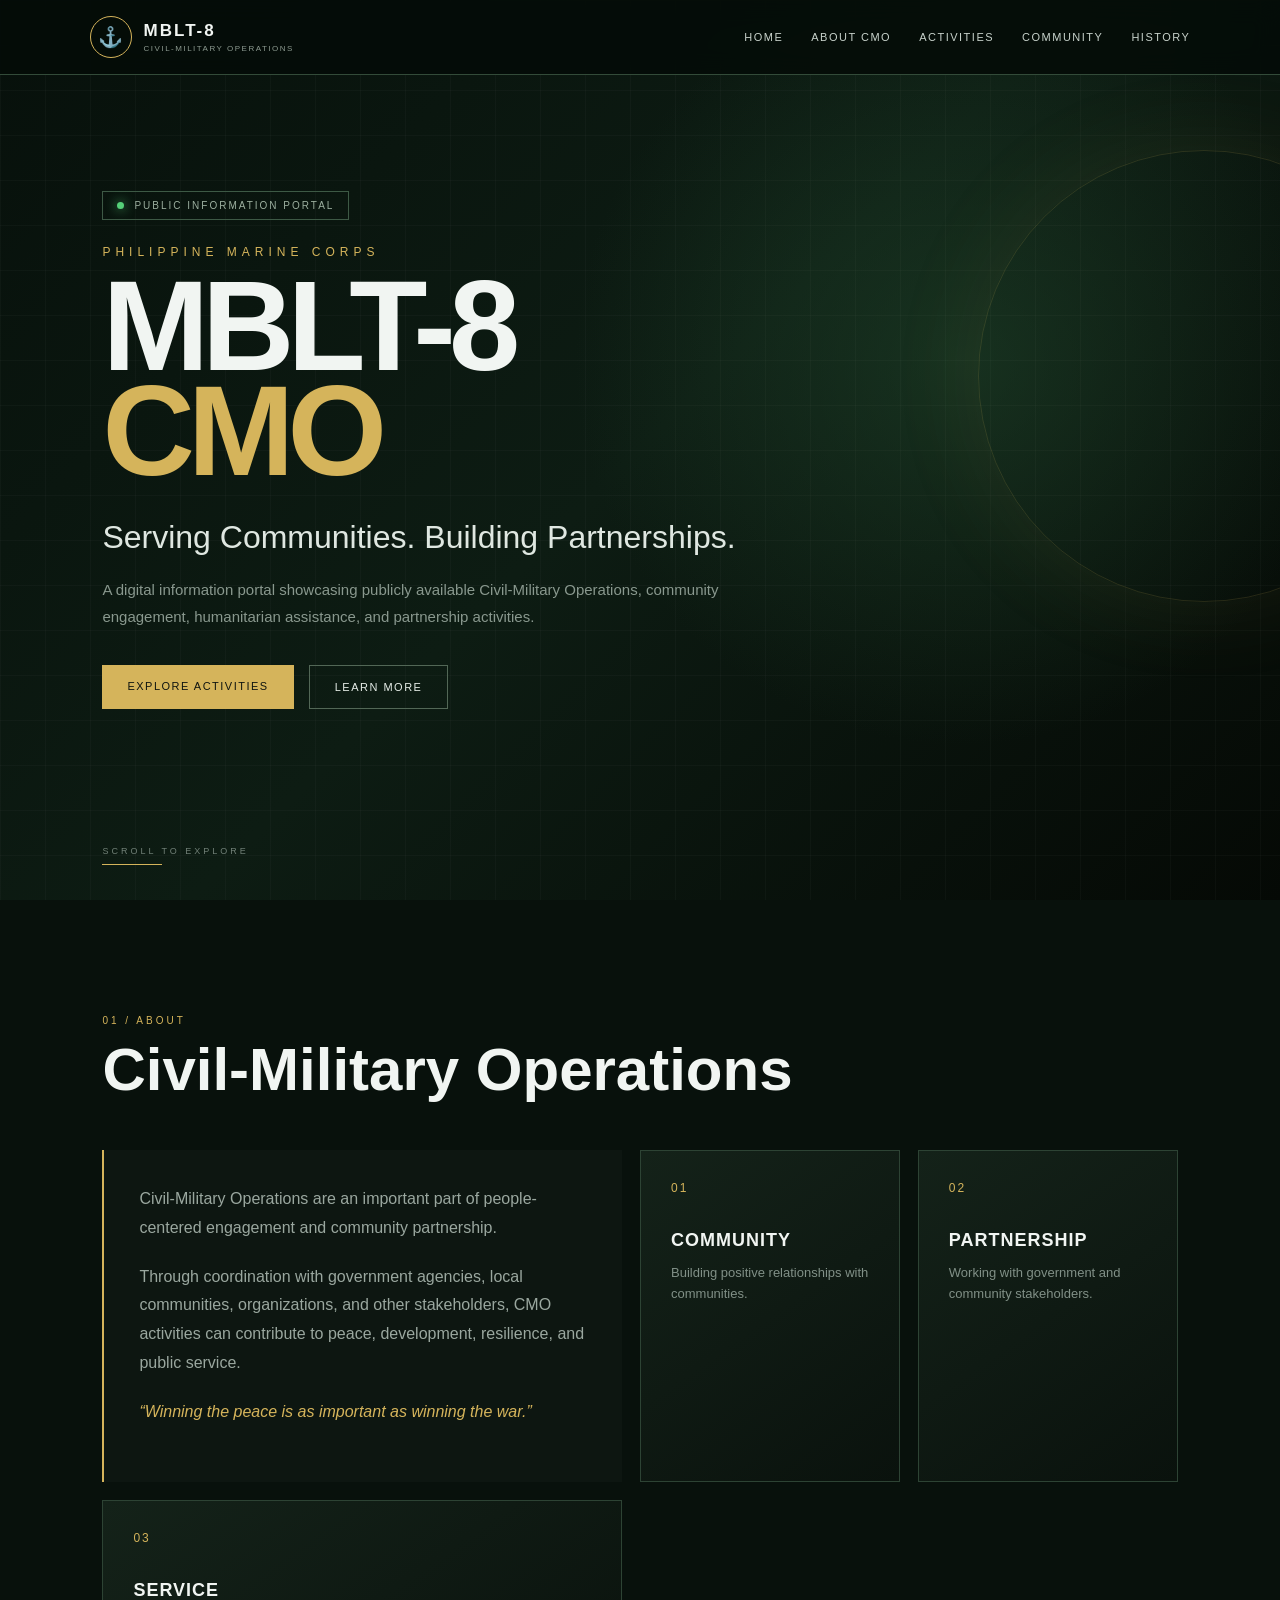
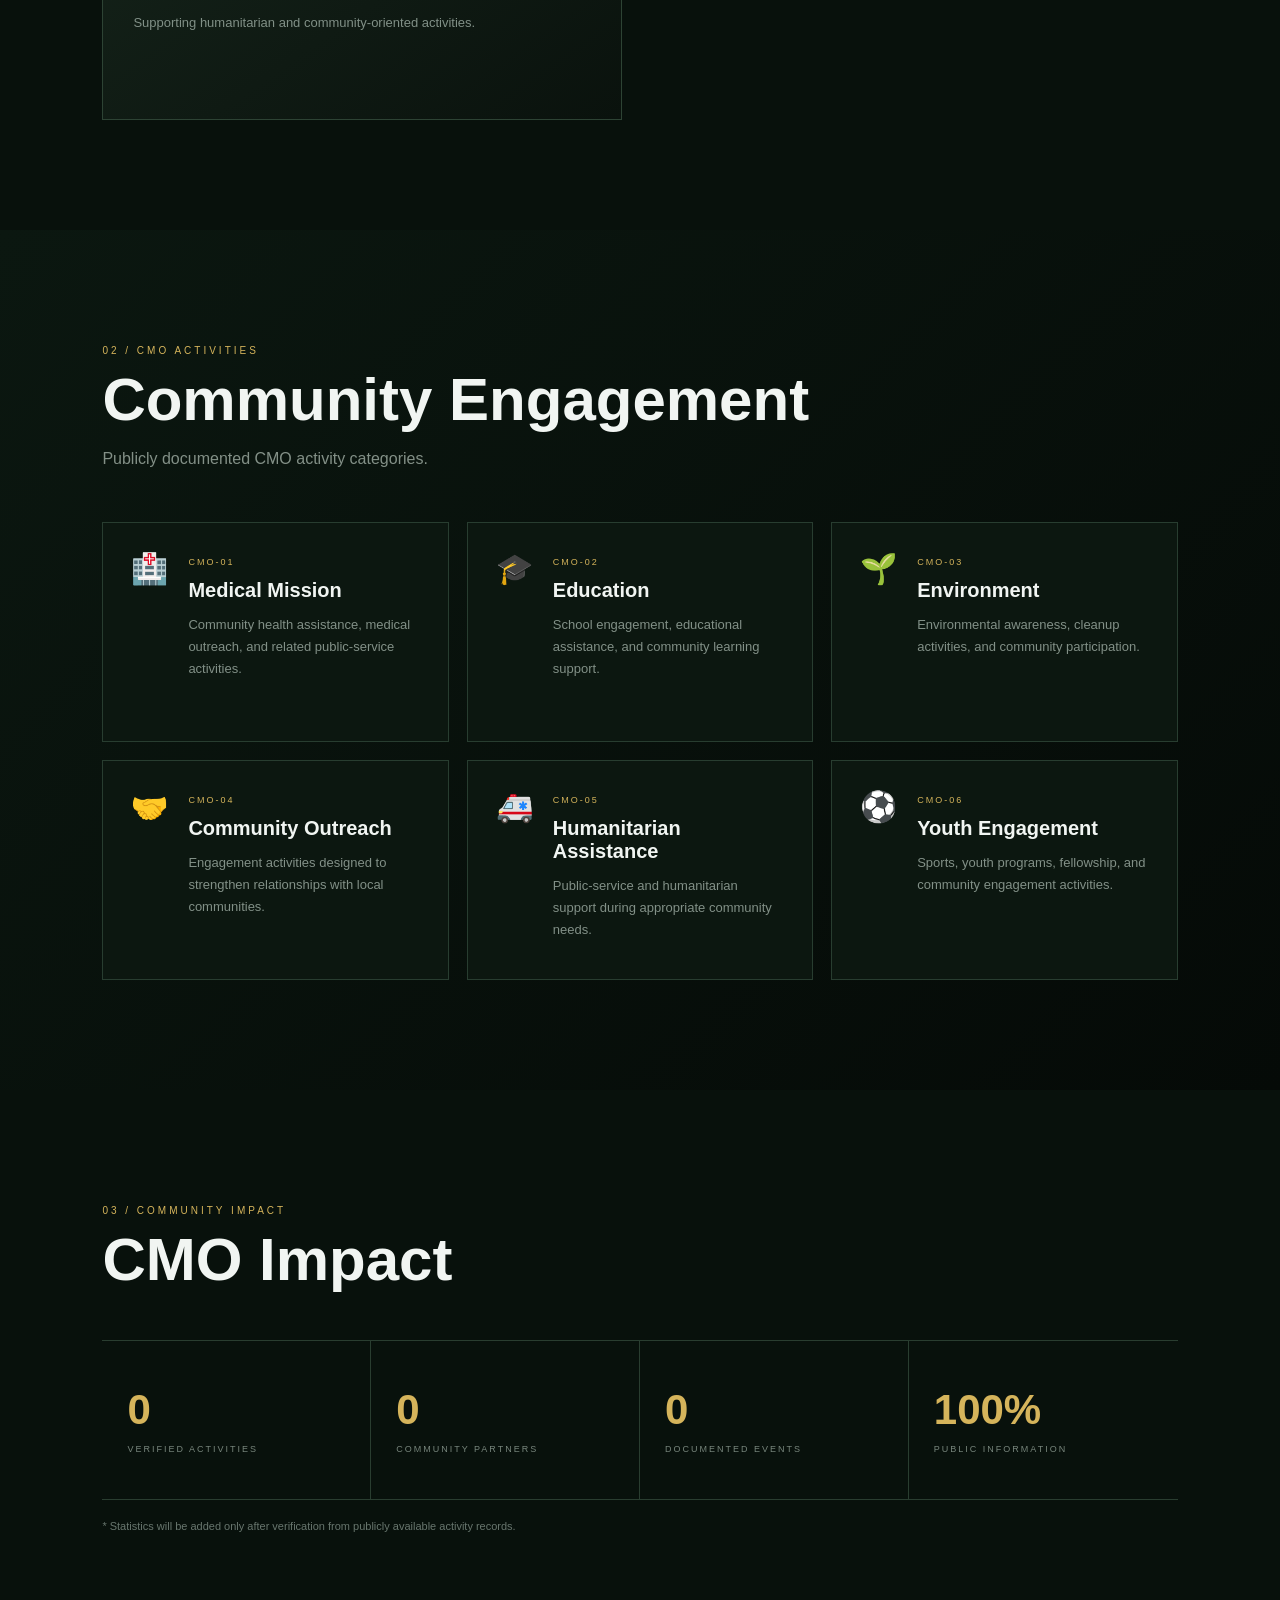
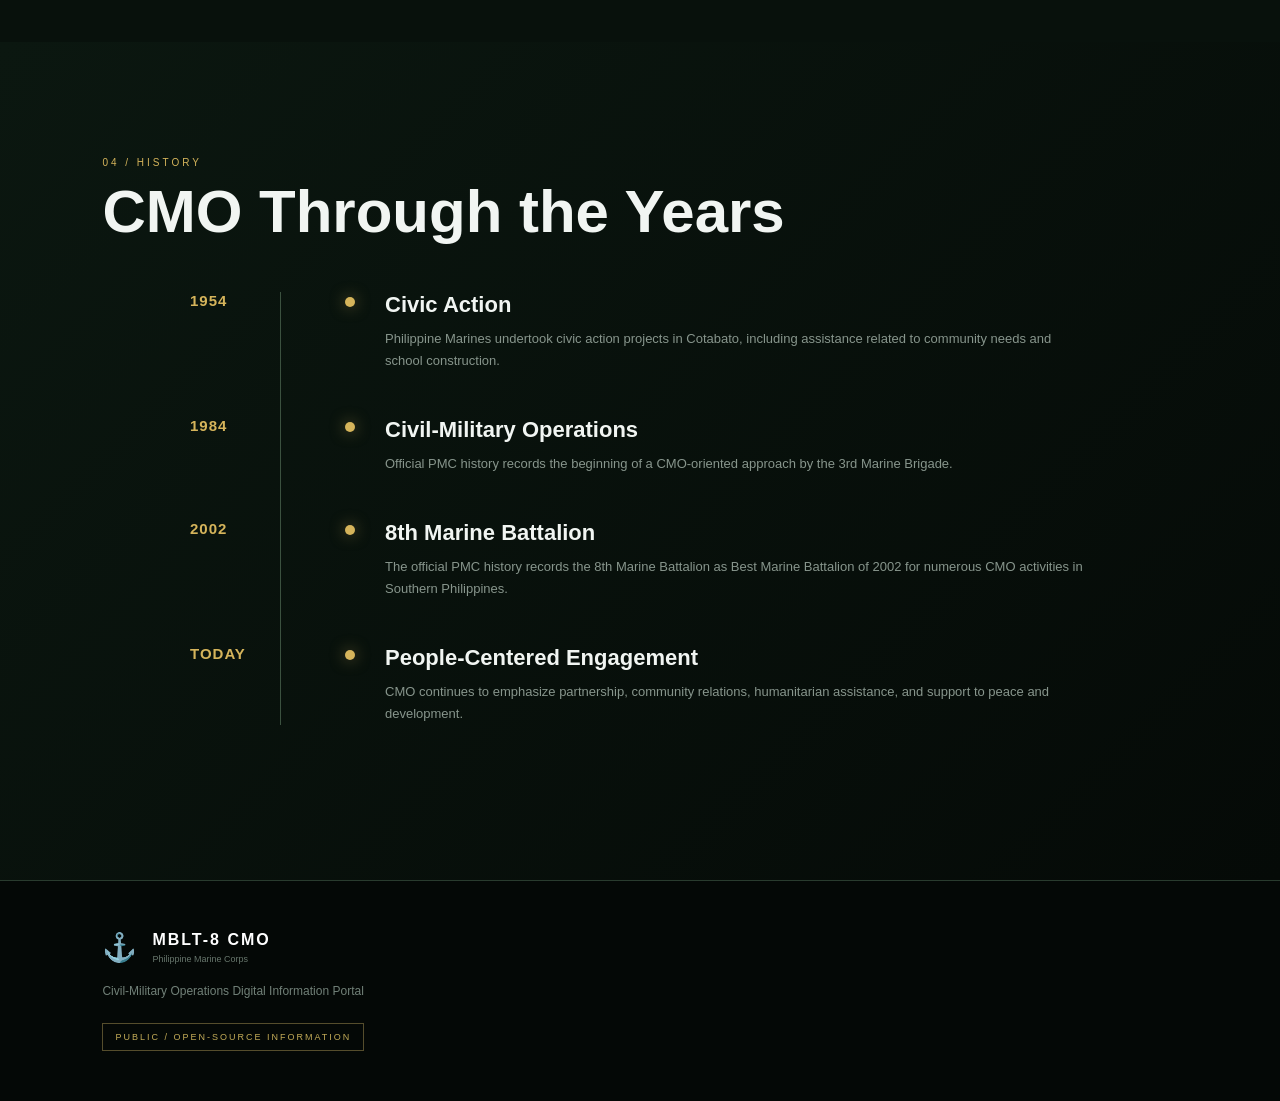
==== index.html @ b7e990cd "Commit 1" ====
<!DOCTYPE html>
<html lang="en">

<head>

    <meta charset="UTF-8">

    <meta name="viewport"
    content="width=device-width, initial-scale=1.0">

    <title>
        MBLT-8 | Civil-Military Operations
    </title>

    <link rel="stylesheet" href="css/style.css">

</head>


<body>


<!-- =========================
NAVIGATION
========================= -->

<nav class="navbar">

    <div class="brand">

        <div class="brand-icon">
            ⚓
        </div>

        <div>

            <strong>MBLT-8</strong>

            <small>
                CIVIL-MILITARY OPERATIONS
            </small>

        </div>

    </div>


    <div class="nav-links">

        <a href="#home">
            HOME
        </a>

        <a href="#about">
            ABOUT CMO
        </a>

        <a href="#activities">
            ACTIVITIES
        </a>

        <a href="#impact">
            COMMUNITY
        </a>

        <a href="#history">
            HISTORY
        </a>

    </div>

</nav>



<!-- =========================
HERO
========================= -->

<section id="home" class="hero">


    <div class="hero-overlay"></div>


    <div class="hero-content">

        <div class="status">

            <span></span>

            PUBLIC INFORMATION PORTAL

        </div>


        <p class="eyebrow">

            PHILIPPINE MARINE CORPS

        </p>


        <h1>

            MBLT-8

            <span>
                CMO
            </span>

        </h1>


        <h2>

            Serving Communities.
            Building Partnerships.

        </h2>


        <p class="hero-description">

            A digital information portal showcasing
            publicly available Civil-Military Operations,
            community engagement, humanitarian assistance,
            and partnership activities.

        </p>


        <div class="hero-buttons">

            <a href="#activities"
            class="btn primary">

                EXPLORE ACTIVITIES

            </a>


            <a href="#about"
            class="btn secondary">

                LEARN MORE

            </a>

        </div>

    </div>


    <div class="scroll-indicator">

        SCROLL TO EXPLORE

        <div></div>

    </div>


</section>



<!-- =========================
    INTRODUCTION
========================= -->

<section id="about"
        class="section">


    <div class="section-heading">

        <span>
            01 / ABOUT
        </span>

        <h2>
            Civil-Military
            Operations
        </h2>

    </div>


    <div class="about-grid">


        <div class="about-text">

            <p>

                Civil-Military Operations are an important
                part of people-centered engagement and
                community partnership.

            </p>


            <p>

                Through coordination with government
                agencies, local communities, organizations,
                and other stakeholders, CMO activities can
                contribute to peace, development,
                resilience, and public service.

            </p>


            <p class="quote">

                “Winning the peace is as important
                as winning the war.”

            </p>

        </div>


        <div class="info-card">

            <div class="card-number">
                01
            </div>

            <h3>
                COMMUNITY
            </h3>

            <p>
                Building positive relationships
                with communities.
            </p>

        </div>


        <div class="info-card">

            <div class="card-number">
                02
            </div>

            <h3>
                PARTNERSHIP
            </h3>

            <p>
                Working with government and
                community stakeholders.
            </p>

        </div>


        <div class="info-card">

            <div class="card-number">
                03
            </div>

            <h3>
                SERVICE
            </h3>

            <p>
                Supporting humanitarian and
                community-oriented activities.
            </p>

        </div>


    </div>

</section>



<!-- =========================
     ACTIVITIES
========================= -->

<section id="activities"
         class="section dark-section">


    <div class="section-heading">

        <span>
            02 / CMO ACTIVITIES
        </span>

        <h2>
            Community Engagement
        </h2>

        <p>

            Publicly documented CMO activity categories.

        </p>

    </div>


    <div class="activity-grid">


        <article class="activity-card">

            <div class="activity-icon">
                🏥
            </div>

            <div>

                <span>
                    CMO-01
                </span>

                <h3>
                    Medical Mission
                </h3>

                <p>

                    Community health assistance,
                    medical outreach, and
                    related public-service activities.

                </p>

            </div>

        </article>



        <article class="activity-card">

            <div class="activity-icon">
                🎓
            </div>

            <div>

                <span>
                    CMO-02
                </span>

                <h3>
                    Education
                </h3>

                <p>

                    School engagement,
                    educational assistance,
                    and community learning support.

                </p>

            </div>

        </article>



        <article class="activity-card">

            <div class="activity-icon">
                🌱
            </div>

            <div>

                <span>
                    CMO-03
                </span>

                <h3>
                    Environment
                </h3>

                <p>

                    Environmental awareness,
                    cleanup activities, and
                    community participation.

                </p>

            </div>

        </article>



        <article class="activity-card">

            <div class="activity-icon">
                🤝
            </div>

            <div>

                <span>
                    CMO-04
                </span>

                <h3>
                    Community Outreach
                </h3>

                <p>

                    Engagement activities designed
                    to strengthen relationships
                    with local communities.

                </p>

            </div>

        </article>



        <article class="activity-card">

            <div class="activity-icon">
                🚑
            </div>

            <div>

                <span>
                    CMO-05
                </span>

                <h3>
                    Humanitarian Assistance
                </h3>

                <p>

                    Public-service and humanitarian
                    support during appropriate
                    community needs.

                </p>

            </div>

        </article>



        <article class="activity-card">

            <div class="activity-icon">
                ⚽
            </div>

            <div>

                <span>
                    CMO-06
                </span>

                <h3>
                    Youth Engagement
                </h3>

                <p>

                    Sports, youth programs,
                    fellowship, and community
                    engagement activities.

                </p>

            </div>

        </article>


    </div>

</section>



<!-- =========================
     IMPACT
========================= -->

<section id="impact"
         class="section">


    <div class="section-heading">

        <span>
            03 / COMMUNITY IMPACT
        </span>

        <h2>
            CMO Impact
        </h2>

    </div>


    <div class="stats-grid">


        <div class="stat">

            <strong
                data-number="0">
                0
            </strong>

            <span>
                VERIFIED ACTIVITIES
            </span>

        </div>


        <div class="stat">

            <strong
                data-number="0">
                0
            </strong>

            <span>
                COMMUNITY PARTNERS
            </span>

        </div>


        <div class="stat">

            <strong
                data-number="0">
                0
            </strong>

            <span>
                DOCUMENTED EVENTS
            </span>

        </div>


        <div class="stat">

            <strong>
                100%
            </strong>

            <span>
                PUBLIC INFORMATION
            </span>

        </div>


    </div>


    <p class="data-note">

        * Statistics will be added only after
        verification from publicly available
        activity records.

    </p>

</section>



<!-- =========================
     HISTORY
========================= -->

<section id="history"
         class="section dark-section">


    <div class="section-heading">

        <span>
            04 / HISTORY
        </span>

        <h2>
            CMO Through the Years
        </h2>

    </div>


    <div class="timeline">


        <div class="timeline-item">

            <div class="year">
                1954
            </div>

            <div class="timeline-content">

                <h3>
                    Civic Action
                </h3>

                <p>

                    Philippine Marines undertook
                    civic action projects in Cotabato,
                    including assistance related to
                    community needs and school
                    construction.

                </p>

            </div>

        </div>



        <div class="timeline-item">

            <div class="year">
                1984
            </div>

            <div class="timeline-content">

                <h3>
                    Civil-Military Operations
                </h3>

                <p>

                    Official PMC history records the
                    beginning of a CMO-oriented approach
                    by the 3rd Marine Brigade.

                </p>

            </div>

        </div>



        <div class="timeline-item">

            <div class="year">
                2002
            </div>

            <div class="timeline-content">

                <h3>
                    8th Marine Battalion
                </h3>

                <p>

                    The official PMC history records
                    the 8th Marine Battalion as
                    Best Marine Battalion of 2002
                    for numerous CMO activities
                    in Southern Philippines.

                </p>

            </div>

        </div>



        <div class="timeline-item">

            <div class="year">
                TODAY
            </div>

            <div class="timeline-content">

                <h3>
                    People-Centered Engagement
                </h3>

                <p>

                    CMO continues to emphasize
                    partnership, community relations,
                    humanitarian assistance,
                    and support to peace and development.

                </p>

            </div>

        </div>


    </div>

</section>



<!-- =========================
     FOOTER
========================= -->

<footer>


    <div class="footer-brand">

        ⚓

        <div>

            <strong>
                MBLT-8 CMO
            </strong>

            <small>
                Philippine Marine Corps
            </small>

        </div>

    </div>


    <p>

        Civil-Military Operations
        Digital Information Portal

    </p>


    <div class="classification">

        PUBLIC / OPEN-SOURCE INFORMATION

    </div>


</footer>



<script src="js/main.js"></script>


</body>

</html>
---- css/style.css ----
* {
    margin: 0;
    padding: 0;
    box-sizing: border-box;
}

html {
    scroll-behavior: smooth;
}

body {
    font-family: Arial, Helvetica, sans-serif;
    background: #07100b;
    color: #f1f5f2;
}


/* =========================
   NAVBAR
========================= */

.navbar {
    position: fixed;
    top: 0;
    left: 0;

    width: 100%;
    height: 75px;

    display: flex;
    align-items: center;
    justify-content: space-between;

    padding: 0 7%;

    background: rgba(5, 12, 8, 0.92);

    border-bottom: 1px solid #334b39;

    backdrop-filter: blur(12px);

    z-index: 1000;
}


/* BRAND */

.brand {
    display: flex;
    align-items: center;
    gap: 12px;
}

.brand-icon {
    width: 42px;
    height: 42px;

    display: flex;
    align-items: center;
    justify-content: center;

    border: 1px solid #d5b45b;
    border-radius: 50%;

    color: #d5b45b;

    font-size: 20px;
}

.brand strong {
    display: block;

    font-size: 17px;

    letter-spacing: 2px;
}

.brand small {
    display: block;

    margin-top: 3px;

    font-size: 8px;

    color: #8d9b91;

    letter-spacing: 1.5px;
}


/* NAV LINKS */

.nav-links {
    display: flex;
    gap: 28px;
}

.nav-links a {
    color: #c8d2cb;

    text-decoration: none;

    font-size: 11px;

    letter-spacing: 1.5px;

    transition: 0.3s;
}

.nav-links a:hover {
    color: #d5b45b;
}


/* =========================
   HERO
========================= */

.hero {
    min-height: 100vh;

    position: relative;

    display: flex;

    align-items: center;

    padding: 120px 8%;

    overflow: hidden;

    background:

        radial-gradient(
            circle at 75% 40%,
            rgba(35, 75, 47, 0.5),
            transparent 35%
        ),

        linear-gradient(
            135deg,
            #07100b,
            #0d1c13,
            #050905
        );
}


/* GRID EFFECT */

.hero::before {
    content: "";

    position: absolute;

    inset: 0;

    background-image:

        linear-gradient(
            rgba(255,255,255,0.025) 1px,
            transparent 1px
        ),

        linear-gradient(
            90deg,
            rgba(255,255,255,0.025) 1px,
            transparent 1px
        );

    background-size: 45px 45px;

    pointer-events: none;
}


/* GLOW */

.hero::after {
    content: "";

    position: absolute;

    width: 450px;
    height: 450px;

    right: -150px;
    top: 150px;

    border-radius: 50%;

    border: 1px solid rgba(213,180,91,0.15);

    box-shadow:
        0 0 100px rgba(213,180,91,0.08);

    animation: pulse 4s infinite;
}

@keyframes pulse {

    0%, 100% {
        transform: scale(1);
        opacity: .5;
    }

    50% {
        transform: scale(1.08);
        opacity: 1;
    }

}


/* HERO CONTENT */

.hero-content {
    position: relative;

    max-width: 900px;

    z-index: 2;
}


/* STATUS */

.status {
    display: inline-flex;

    align-items: center;

    gap: 10px;

    padding: 8px 14px;

    border: 1px solid #3d5945;

    color: #9caf9f;

    font-size: 10px;

    letter-spacing: 2px;

    margin-bottom: 25px;
}

.status span {

    width: 7px;
    height: 7px;

    border-radius: 50%;

    background: #55cf78;

    box-shadow:
        0 0 12px #55cf78;

}


/* EYEBROW */

.eyebrow {

    color: #d5b45b;

    font-size: 12px;

    letter-spacing: 5px;

    margin-bottom: 15px;
}


/* TITLE */

.hero h1 {

    font-size: clamp(
        70px,
        10vw,
        150px
    );

    line-height: .82;

    letter-spacing: -7px;

    font-weight: 800;
}

.hero h1 span {

    display: block;

    color: #d5b45b;
}


/* SUBTITLE */

.hero h2 {

    margin-top: 35px;

    font-size: clamp(
        20px,
        3vw,
        32px
    );

    font-weight: 400;

    color: #dfe7e1;
}


/* DESCRIPTION */

.hero-description {

    max-width: 650px;

    margin-top: 20px;

    color: #89988e;

    line-height: 1.8;

    font-size: 15px;
}


/* BUTTONS */

.hero-buttons {

    display: flex;

    gap: 15px;

    margin-top: 35px;
}

.btn {

    display: inline-block;

    padding: 15px 25px;

    text-decoration: none;

    font-size: 11px;

    letter-spacing: 1.5px;

    transition: .3s;
}

.btn.primary {

    background: #d5b45b;

    color: #101510;
}

.btn.secondary {

    border: 1px solid #526756;

    color: #e5ece7;
}

.btn:hover {

    transform: translateY(-4px);

    box-shadow:
        0 15px 35px rgba(0,0,0,.35);
}


/* SCROLL */

.scroll-indicator {

    position: absolute;

    bottom: 35px;
    left: 8%;

    font-size: 9px;

    letter-spacing: 3px;

    color: #718077;
}

.scroll-indicator div {

    width: 60px;

    height: 1px;

    margin-top: 8px;

    background: #d5b45b;
}


/* =========================
   GENERAL SECTION
========================= */

.section {

    padding: 110px 8%;

    background: #08110c;
}

.dark-section {

    background:
        linear-gradient(
            135deg,
            #0b1710,
            #050a07
        );
}


/* SECTION HEADING */

.section-heading {

    max-width: 750px;

    margin-bottom: 50px;
}

.section-heading span {

    color: #d5b45b;

    font-size: 10px;

    letter-spacing: 3px;
}

.section-heading h2 {

    margin-top: 12px;

    font-size: clamp(
        35px,
        5vw,
        60px
    );

    line-height: 1;
}

.section-heading p {

    margin-top: 15px;

    color: #839087;

    line-height: 1.7;
}


/* =========================
   ABOUT
========================= */

.about-grid {

    display: grid;

    grid-template-columns:
        2fr 1fr 1fr;

    gap: 18px;
}

.about-text {

    padding: 35px;

    border-left:
        2px solid #d5b45b;

    background:
        rgba(255,255,255,.02);
}

.about-text p {

    color: #9aa79f;

    line-height: 1.8;

    margin-bottom: 20px;
}

.about-text .quote {

    color: #d5b45b;

    font-style: italic;
}


/* INFO CARDS */

.info-card {

    padding: 30px;

    min-height: 220px;

    background:
        linear-gradient(
            145deg,
            #142219,
            #0a120d
        );

    border: 1px solid #2d4334;

    transition: .3s;
}

.info-card:hover {

    transform: translateY(-8px);

    border-color: #d5b45b;
}

.card-number {

    color: #d5b45b;

    font-size: 12px;

    letter-spacing: 2px;

    margin-bottom: 35px;
}

.info-card h3 {

    font-size: 18px;

    letter-spacing: 1px;

    margin-bottom: 12px;
}

.info-card p {

    color: #819087;

    font-size: 13px;

    line-height: 1.6;
}


/* =========================
   ACTIVITIES
========================= */

.activity-grid {

    display: grid;

    grid-template-columns:
        repeat(3, 1fr);

    gap: 18px;
}

.activity-card {

    display: flex;

    gap: 20px;

    padding: 28px;

    min-height: 220px;

    background: #0c1710;

    border: 1px solid #283d30;

    transition: .3s;
}

.activity-card:hover {

    transform: translateY(-6px);

    border-color: #d5b45b;
}

.activity-icon {

    font-size: 30px;
}

.activity-card span {

    color: #d5b45b;

    font-size: 9px;

    letter-spacing: 2px;
}

.activity-card h3 {

    margin-top: 10px;

    font-size: 20px;
}

.activity-card p {

    margin-top: 12px;

    color: #829087;

    font-size: 13px;

    line-height: 1.7;
}


/* =========================
   STATISTICS
========================= */

.stats-grid {

    display: grid;

    grid-template-columns:
        repeat(4, 1fr);

    border-top:
        1px solid #293d30;

    border-bottom:
        1px solid #293d30;
}

.stat {

    padding: 45px 25px;

    border-right:
        1px solid #293d30;
}

.stat:last-child {

    border-right: none;
}

.stat strong {

    display: block;

    color: #d5b45b;

    font-size: 42px;
}

.stat span {

    display: block;

    margin-top: 10px;

    color: #78867d;

    font-size: 9px;

    letter-spacing: 2px;
}

.data-note {

    margin-top: 20px;

    color: #68766e;

    font-size: 11px;
}


/* =========================
   TIMELINE
========================= */

.timeline {

    position: relative;

    max-width: 900px;

    margin: auto;
}

.timeline::before {

    content: "";

    position: absolute;

    left: 90px;

    top: 0;

    bottom: 0;

    width: 1px;

    background: #3b513f;
}

.timeline-item {

    display: grid;

    grid-template-columns:
        160px 1fr;

    margin-bottom: 45px;
}

.year {

    color: #d5b45b;

    font-size: 15px;

    font-weight: bold;

    letter-spacing: 1px;
}

.timeline-content {

    padding-left: 35px;

    position: relative;
}

.timeline-content::before {

    content: "";

    position: absolute;

    left: -5px;

    top: 5px;

    width: 10px;

    height: 10px;

    border-radius: 50%;

    background: #d5b45b;

    box-shadow:
        0 0 15px rgba(213,180,91,.5);
}

.timeline-content h3 {

    font-size: 22px;

    margin-bottom: 10px;
}

.timeline-content p {

    color: #87958c;

    line-height: 1.7;

    font-size: 13px;
}


/* =========================
   FOOTER
========================= */

footer {

    padding: 50px 8%;

    background: #040806;

    border-top:
        1px solid #293b2e;
}

.footer-brand {

    display: flex;

    align-items: center;

    gap: 15px;

    color: #d5b45b;

    font-size: 28px;
}

.footer-brand strong {

    display: block;

    color: white;

    font-size: 16px;

    letter-spacing: 2px;
}

.footer-brand small {

    display: block;

    color: #68776d;

    font-size: 9px;

    margin-top: 5px;
}

footer > p {

    margin-top: 20px;

    color: #718078;

    font-size: 12px;
}

.classification {

    display: inline-block;

    margin-top: 25px;

    padding: 8px 12px;

    border: 1px solid #554d2c;

    color: #c4ac58;

    font-size: 9px;

    letter-spacing: 2px;
}


/* =========================
   RESPONSIVE
========================= */

@media(max-width: 1000px) {

    .about-grid {

        grid-template-columns:
            1fr 1fr;

    }

    .about-text {

        grid-column:
            span 2;

    }

    .activity-grid {

        grid-template-columns:
            1fr 1fr;

    }

    .stats-grid {

        grid-template-columns:
            1fr 1fr;

    }

}


@media(max-width: 700px) {

    .navbar {

        padding:
            0 5%;

    }

    .nav-links {

        display: none;

    }

    .hero {

        padding:
            120px 6%;

    }

    .hero h1 {

        font-size: 70px;

        letter-spacing: -4px;

    }

    .hero-buttons {

        flex-direction: column;

        align-items:
            flex-start;

    }

    .section {

        padding:
            80px 6%;

    }

    .about-grid,
    .activity-grid,
    .stats-grid {

        grid-template-columns:
            1fr;

    }

    .about-text {

        grid-column:
            span 1;

    }

    .stat {

        border-right: none;

        border-bottom:
            1px solid #293d30;

    }

    .timeline::before {

        left: 0;

    }

    .timeline-item {

        grid-template-columns:
            1fr;

        padding-left: 25px;

    }

    .timeline-content {

        margin-top: 10px;

        padding-left: 25px;

    }

}
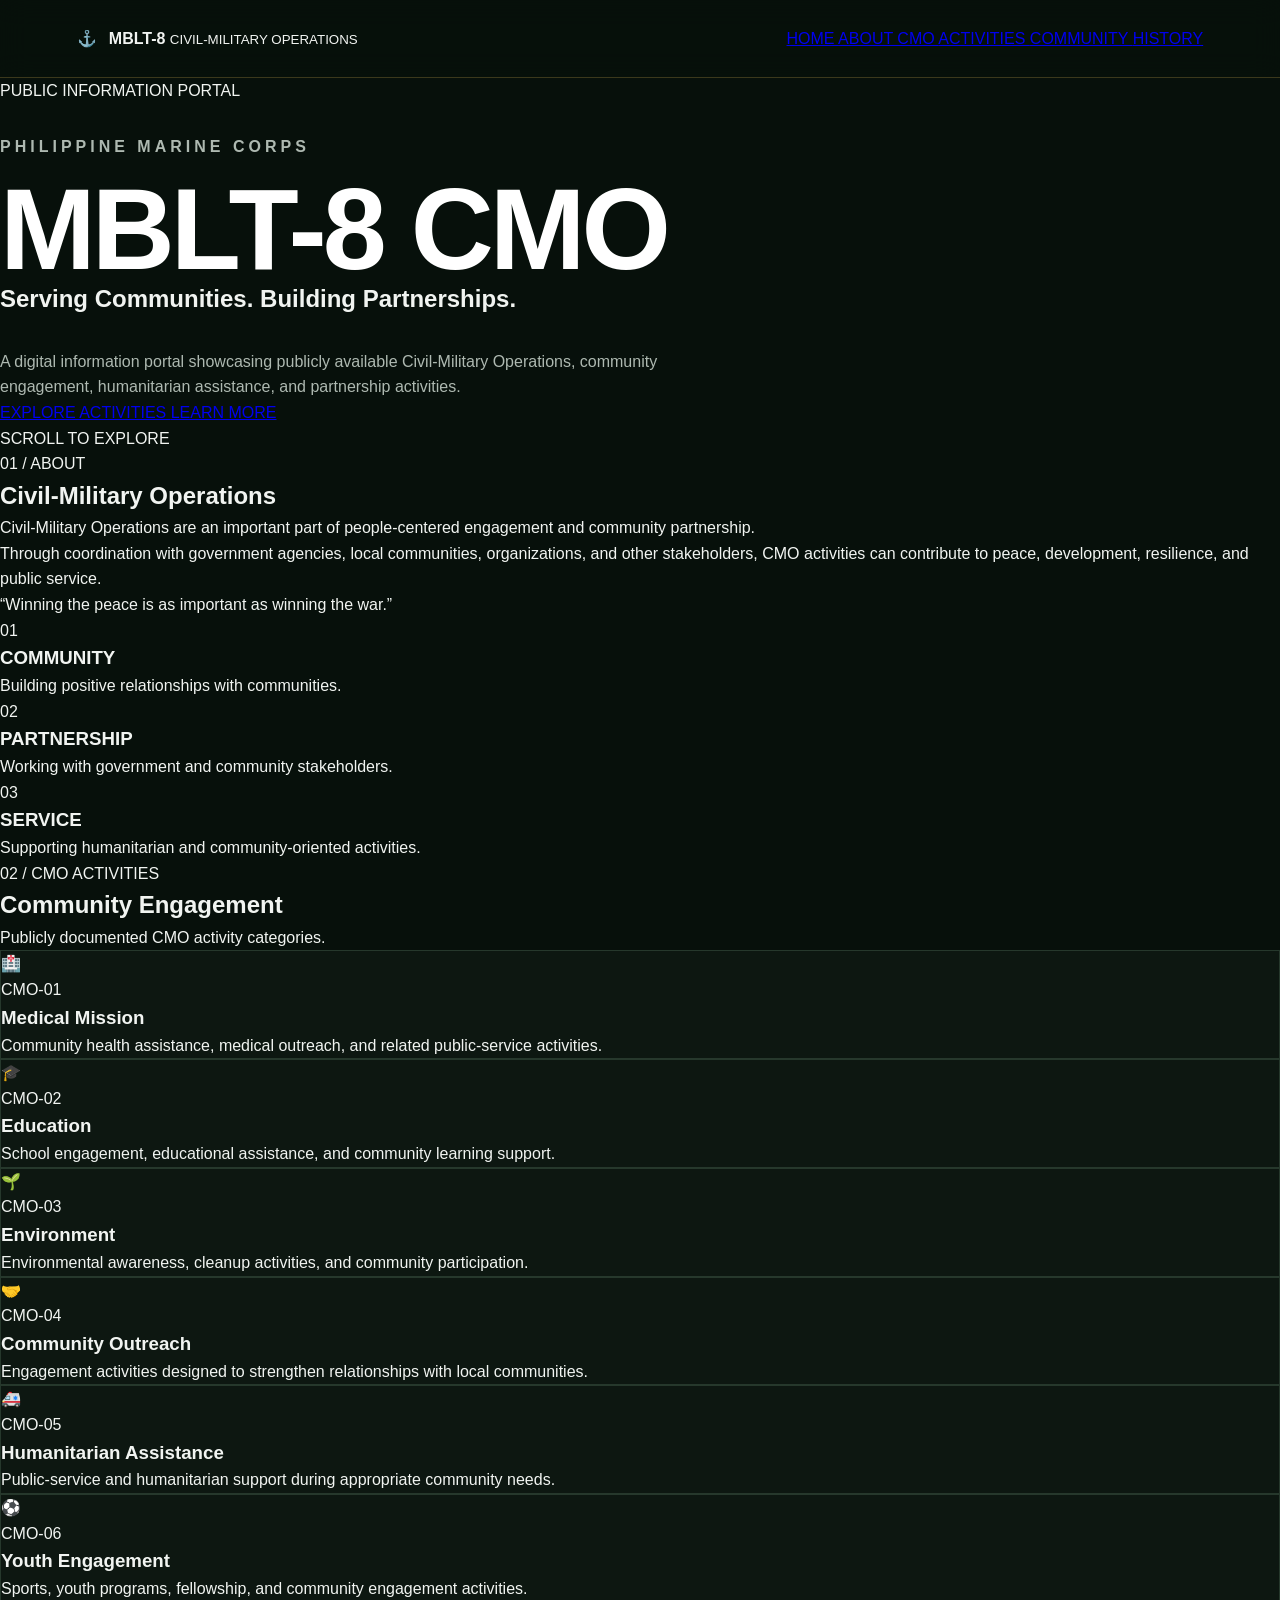
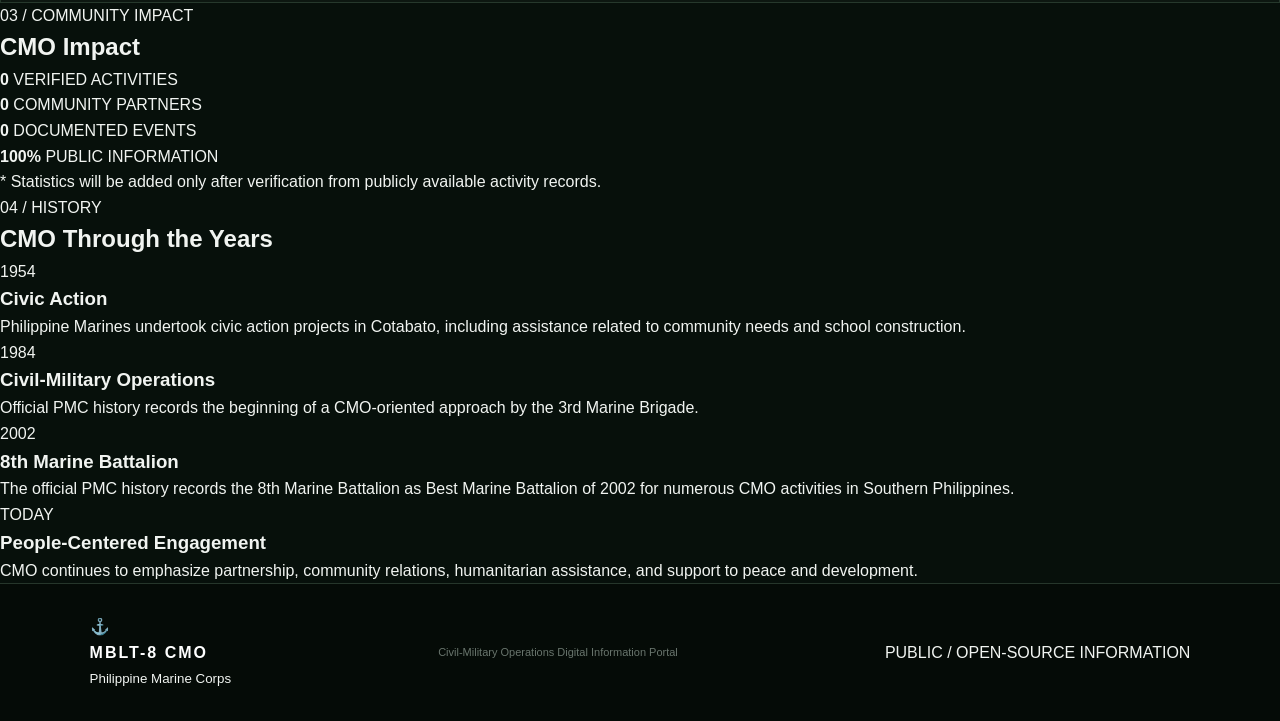
==== commit bbbc6cba: "commit 2" ====
--- a/index.html
+++ b/index.html
@@ -6,7 +6,7 @@
     <meta charset="UTF-8">
 
     <meta name="viewport"
-    content="width=device-width, initial-scale=1.0">
+          content="width=device-width, initial-scale=1.0">
 
     <title>
         MBLT-8 | Civil-Military Operations
@@ -21,7 +21,7 @@
 
 
 <!-- =========================
-NAVIGATION
+     NAVIGATION
 ========================= -->
 
 <nav class="navbar">
@@ -74,7 +74,7 @@
 
 
 <!-- =========================
-HERO
+     HERO
 ========================= -->
 
 <section id="home" class="hero">
@@ -133,7 +133,7 @@
         <div class="hero-buttons">
 
             <a href="#activities"
-            class="btn primary">
+               class="btn primary">
 
                 EXPLORE ACTIVITIES
 
@@ -141,7 +141,7 @@
 
 
             <a href="#about"
-            class="btn secondary">
+               class="btn secondary">
 
                 LEARN MORE
 
@@ -166,11 +166,11 @@
 
 
 <!-- =========================
-    INTRODUCTION
+     INTRODUCTION
 ========================= -->
 
 <section id="about"
-        class="section">
+         class="section">
 
 
     <div class="section-heading">
--- a/css/style.css
+++ b/css/style.css
@@ -1,3 +1,8 @@
+/* =========================================
+   MBLT-8 CMO DIGITAL PORTAL
+   ACTIVITIES PAGE
+   ========================================= */
+
 * {
     margin: 0;
     padding: 0;
@@ -11,39 +16,33 @@
 body {
     font-family: Arial, Helvetica, sans-serif;
     background: #07100b;
-    color: #f1f5f2;
-}
-
-
-/* =========================
-   NAVBAR
-========================= */
+    color: #f1f4f1;
+    line-height: 1.6;
+}
+
+
+/* =========================================
+   NAVIGATION
+   ========================================= */
 
 .navbar {
-    position: fixed;
+    position: sticky;
     top: 0;
-    left: 0;
-
-    width: 100%;
-    height: 75px;
+    z-index: 1000;
+
+    min-height: 78px;
+    padding: 14px 6%;
 
     display: flex;
     align-items: center;
     justify-content: space-between;
-
-    padding: 0 7%;
-
-    background: rgba(5, 12, 8, 0.92);
-
-    border-bottom: 1px solid #334b39;
-
-    backdrop-filter: blur(12px);
-
-    z-index: 1000;
-}
-
-
-/* BRAND */
+    gap: 30px;
+
+    background: rgba(7, 16, 11, 0.94);
+    border-bottom: 1px solid rgba(214, 178, 79, 0.25);
+
+    backdrop-filter: blur(14px);
+}
 
 .brand {
     display: flex;
@@ -51,132 +50,144 @@
     gap: 12px;
 }
 
-.brand-icon {
-    width: 42px;
-    height: 42px;
+.brand-logo {
+    width: 44px;
+    height: 44px;
 
     display: flex;
     align-items: center;
     justify-content: center;
 
-    border: 1px solid #d5b45b;
-    border-radius: 50%;
-
-    color: #d5b45b;
-
-    font-size: 20px;
-}
-
-.brand strong {
+    border: 1px solid #d6b24f;
+    color: #d6b24f;
+
+    font-size: 22px;
+}
+
+.brand h2 {
+    color: #ffffff;
+    font-size: 18px;
+    letter-spacing: 2px;
+}
+
+.brand span {
     display: block;
-
-    font-size: 17px;
-
-    letter-spacing: 2px;
-}
-
-.brand small {
-    display: block;
-
-    margin-top: 3px;
-
-    font-size: 8px;
-
-    color: #8d9b91;
-
+    color: #89968d;
+    font-size: 9px;
     letter-spacing: 1.5px;
 }
 
-
-/* NAV LINKS */
-
-.nav-links {
+.navbar nav {
     display: flex;
-    gap: 28px;
-}
-
-.nav-links a {
-    color: #c8d2cb;
-
+    align-items: center;
+    gap: 8px;
+}
+
+.navbar nav a {
+    position: relative;
+
+    padding: 10px 14px;
+
+    color: #b8c2ba;
     text-decoration: none;
 
     font-size: 11px;
-
+    font-weight: bold;
     letter-spacing: 1.5px;
 
-    transition: 0.3s;
-}
-
-.nav-links a:hover {
-    color: #d5b45b;
-}
-
-
-/* =========================
+    transition: 0.3s ease;
+}
+
+.navbar nav a::after {
+    content: "";
+
+    position: absolute;
+    left: 14px;
+    right: 14px;
+    bottom: 4px;
+
+    height: 2px;
+
+    background: #d6b24f;
+
+    transform: scaleX(0);
+    transform-origin: center;
+
+    transition: 0.3s ease;
+}
+
+.navbar nav a:hover,
+.navbar nav a.active {
+    color: #ffffff;
+}
+
+.navbar nav a:hover::after,
+.navbar nav a.active::after {
+    transform: scaleX(1);
+}
+
+
+/* =========================================
    HERO
-========================= */
-
-.hero {
-    min-height: 100vh;
-
+   ========================================= */
+
+.activities-hero {
     position: relative;
 
+    min-height: 520px;
+
     display: flex;
-
     align-items: center;
 
-    padding: 120px 8%;
+    padding: 100px 8%;
 
     overflow: hidden;
 
     background:
-
+        linear-gradient(
+            90deg,
+            rgba(4, 13, 8, 0.98) 0%,
+            rgba(4, 13, 8, 0.82) 45%,
+            rgba(4, 13, 8, 0.40) 100%
+        ),
         radial-gradient(
-            circle at 75% 40%,
-            rgba(35, 75, 47, 0.5),
-            transparent 35%
-        ),
-
+            circle at 80% 40%,
+            rgba(64, 100, 70, 0.28),
+            transparent 45%
+        );
+
+    border-bottom: 1px solid #26362b;
+}
+
+
+/* grid effect */
+
+.activities-hero::before {
+    content: "";
+
+    position: absolute;
+    inset: 0;
+
+    background-image:
         linear-gradient(
-            135deg,
-            #07100b,
-            #0d1c13,
-            #050905
-        );
-}
-
-
-/* GRID EFFECT */
-
-.hero::before {
-    content: "";
-
-    position: absolute;
-
-    inset: 0;
-
-    background-image:
-
-        linear-gradient(
-            rgba(255,255,255,0.025) 1px,
+            rgba(214, 178, 79, 0.04) 1px,
             transparent 1px
         ),
-
         linear-gradient(
             90deg,
-            rgba(255,255,255,0.025) 1px,
+            rgba(214, 178, 79, 0.04) 1px,
             transparent 1px
         );
 
-    background-size: 45px 45px;
+    background-size: 55px 55px;
 
     pointer-events: none;
 }
 
 
-/* GLOW */
-
-.hero::after {
+/* glowing circle */
+
+.activities-hero::after {
     content: "";
 
     position: absolute;
@@ -184,830 +195,454 @@
     width: 450px;
     height: 450px;
 
-    right: -150px;
-    top: 150px;
-
+    right: -100px;
+    top: 30px;
+
+    border: 1px solid rgba(214, 178, 79, 0.12);
     border-radius: 50%;
 
-    border: 1px solid rgba(213,180,91,0.15);
-
     box-shadow:
-        0 0 100px rgba(213,180,91,0.08);
-
-    animation: pulse 4s infinite;
-}
-
-@keyframes pulse {
-
-    0%, 100% {
-        transform: scale(1);
-        opacity: .5;
-    }
-
-    50% {
-        transform: scale(1.08);
-        opacity: 1;
-    }
-
-}
-
-
-/* HERO CONTENT */
+        0 0 80px rgba(214, 178, 79, 0.08);
+
+    pointer-events: none;
+}
 
 .hero-content {
     position: relative;
-
-    max-width: 900px;
-
     z-index: 2;
-}
-
-
-/* STATUS */
-
-.status {
-    display: inline-flex;
-
-    align-items: center;
-
-    gap: 10px;
-
-    padding: 8px 14px;
-
-    border: 1px solid #3d5945;
-
-    color: #9caf9f;
-
-    font-size: 10px;
-
-    letter-spacing: 2px;
-
-    margin-bottom: 25px;
-}
-
-.status span {
-
-    width: 7px;
-    height: 7px;
-
-    border-radius: 50%;
-
-    background: #55cf78;
+
+    max-width: 850px;
+}
+
+.eyebrow {
+    display: inline-block;
+
+    margin-bottom: 20px;
+
+    color: #d6b24f;
+
+    font-size: 11px;
+    font-weight: bold;
+
+    letter-spacing: 4px;
+}
+
+.hero-content h1 {
+    font-size: clamp(55px, 9vw, 115px);
+
+    line-height: 0.88;
+
+    letter-spacing: -4px;
+
+    color: #ffffff;
+}
+
+.hero-content h1 strong {
+    display: block;
+
+    color: #d6b24f;
+
+    font-weight: 800;
+}
+
+.hero-content p {
+    max-width: 700px;
+
+    margin-top: 30px;
+
+    color: #aeb9b1;
+
+    font-size: 16px;
+}
+
+
+/* =========================================
+   INTRODUCTION
+   ========================================= */
+
+.activities-intro {
+    max-width: 1100px;
+
+    margin: auto;
+
+    padding: 100px 7% 70px;
+}
+
+.section-number {
+    color: #d6b24f;
+
+    font-size: 11px;
+    font-weight: bold;
+
+    letter-spacing: 3px;
+}
+
+.activities-intro h2 {
+    max-width: 850px;
+
+    margin-top: 18px;
+
+    font-size: clamp(35px, 5vw, 65px);
+
+    line-height: 1.05;
+}
+
+.activities-intro h2 span {
+    color: #d6b24f;
+}
+
+.activities-intro p {
+    max-width: 750px;
+
+    margin-top: 25px;
+
+    color: #929e96;
+
+    font-size: 16px;
+}
+
+
+/* =========================================
+   ACTIVITY GRID
+   ========================================= */
+
+.activities-container {
+    max-width: 1250px;
+
+    margin: auto;
+
+    padding: 20px 5% 120px;
+
+    display: grid;
+
+    grid-template-columns: repeat(2, 1fr);
+
+    gap: 30px;
+}
+
+
+/* =========================================
+   ACTIVITY CARD
+   ========================================= */
+
+.activity-card {
+    position: relative;
+
+    overflow: hidden;
+
+    background: #0d1711;
+
+    border: 1px solid #26382c;
+
+    transition:
+        transform 0.4s ease,
+        border-color 0.4s ease,
+        box-shadow 0.4s ease;
+}
+
+.activity-card:hover {
+    transform: translateY(-8px);
+
+    border-color: rgba(214, 178, 79, 0.65);
 
     box-shadow:
-        0 0 12px #55cf78;
-
-}
-
-
-/* EYEBROW */
-
-.eyebrow {
-
-    color: #d5b45b;
-
-    font-size: 12px;
-
-    letter-spacing: 5px;
-
-    margin-bottom: 15px;
-}
-
-
-/* TITLE */
-
-.hero h1 {
-
-    font-size: clamp(
-        70px,
-        10vw,
-        150px
-    );
-
-    line-height: .82;
-
-    letter-spacing: -7px;
-
-    font-weight: 800;
-}
-
-.hero h1 span {
-
-    display: block;
-
-    color: #d5b45b;
-}
-
-
-/* SUBTITLE */
-
-.hero h2 {
-
-    margin-top: 35px;
-
-    font-size: clamp(
-        20px,
-        3vw,
-        32px
-    );
-
-    font-weight: 400;
-
-    color: #dfe7e1;
-}
-
-
-/* DESCRIPTION */
-
-.hero-description {
-
-    max-width: 650px;
-
-    margin-top: 20px;
-
-    color: #89988e;
-
-    line-height: 1.8;
-
-    font-size: 15px;
-}
-
-
-/* BUTTONS */
-
-.hero-buttons {
-
-    display: flex;
-
-    gap: 15px;
-
-    margin-top: 35px;
-}
-
-.btn {
-
-    display: inline-block;
-
-    padding: 15px 25px;
-
-    text-decoration: none;
-
-    font-size: 11px;
-
-    letter-spacing: 1.5px;
-
-    transition: .3s;
-}
-
-.btn.primary {
-
-    background: #d5b45b;
-
-    color: #101510;
-}
-
-.btn.secondary {
-
-    border: 1px solid #526756;
-
-    color: #e5ece7;
-}
-
-.btn:hover {
-
-    transform: translateY(-4px);
-
-    box-shadow:
-        0 15px 35px rgba(0,0,0,.35);
-}
-
-
-/* SCROLL */
-
-.scroll-indicator {
+        0 25px 70px rgba(0, 0, 0, 0.45);
+}
+
+
+/* =========================================
+   IMAGE
+   ========================================= */
+
+.activity-image {
+    position: relative;
+
+    height: 360px;
+
+    overflow: hidden;
+
+    background: #101a13;
+}
+
+.activity-image::after {
+    content: "";
 
     position: absolute;
-
-    bottom: 35px;
-    left: 8%;
-
-    font-size: 9px;
-
-    letter-spacing: 3px;
-
-    color: #718077;
-}
-
-.scroll-indicator div {
-
-    width: 60px;
-
-    height: 1px;
-
-    margin-top: 8px;
-
-    background: #d5b45b;
-}
-
-
-/* =========================
-   GENERAL SECTION
-========================= */
-
-.section {
-
-    padding: 110px 8%;
-
-    background: #08110c;
-}
-
-.dark-section {
+    inset: 0;
 
     background:
         linear-gradient(
-            135deg,
-            #0b1710,
-            #050a07
+            to top,
+            rgba(3, 9, 5, 0.8),
+            transparent 55%
         );
-}
-
-
-/* SECTION HEADING */
-
-.section-heading {
-
-    max-width: 750px;
-
-    margin-bottom: 50px;
-}
-
-.section-heading span {
-
-    color: #d5b45b;
-
-    font-size: 10px;
-
-    letter-spacing: 3px;
-}
-
-.section-heading h2 {
-
-    margin-top: 12px;
-
-    font-size: clamp(
-        35px,
-        5vw,
-        60px
-    );
+
+    pointer-events: none;
+}
+
+.activity-image img {
+    width: 100%;
+    height: 100%;
+
+    display: block;
+
+    object-fit: cover;
+
+    transition:
+        transform 0.7s ease,
+        filter 0.7s ease;
+}
+
+.activity-card:hover .activity-image img {
+    transform: scale(1.07);
+
+    filter: brightness(1.08);
+}
+
+
+/* =========================================
+   CATEGORY TAG
+   ========================================= */
+
+.activity-tag {
+    position: absolute;
+
+    left: 20px;
+    bottom: 18px;
+
+    z-index: 3;
+
+    padding: 7px 12px;
+
+    color: #07100b;
+    background: #d6b24f;
+
+    font-size: 9px;
+    font-weight: bold;
+
+    letter-spacing: 1.5px;
+}
+
+
+/* =========================================
+   CARD CONTENT
+   ========================================= */
+
+.activity-content {
+    position: relative;
+
+    padding: 28px 30px 32px;
+}
+
+.activity-number {
+    color: #59675e;
+
+    font-size: 11px;
+    font-weight: bold;
+
+    letter-spacing: 2px;
+}
+
+.activity-content h3 {
+    margin-top: 8px;
+
+    color: #ffffff;
+
+    font-size: 25px;
+
+    line-height: 1.15;
+}
+
+.activity-content p {
+    margin-top: 15px;
+
+    color: #89968d;
+
+    font-size: 14px;
+
+    line-height: 1.8;
+}
+
+
+/* =========================================
+   GOLD LINE
+   ========================================= */
+
+.activity-content::before {
+    content: "";
+
+    position: absolute;
+
+    top: 0;
+    left: 30px;
+
+    width: 45px;
+    height: 2px;
+
+    background: #d6b24f;
+}
+
+
+/* =========================================
+   CLOSING SECTION
+   ========================================= */
+
+.activities-footer {
+    text-align: center;
+
+    padding: 130px 7%;
+
+    border-top: 1px solid #26362b;
+
+    background:
+        radial-gradient(
+            circle at center,
+            rgba(45, 75, 51, 0.22),
+            transparent 55%
+        );
+}
+
+.activities-footer > span {
+    color: #d6b24f;
+
+    font-size: 11px;
+    font-weight: bold;
+
+    letter-spacing: 4px;
+}
+
+.activities-footer h2 {
+    margin-top: 20px;
+
+    font-size: clamp(35px, 6vw, 75px);
 
     line-height: 1;
 }
 
-.section-heading p {
-
-    margin-top: 15px;
-
-    color: #839087;
-
-    line-height: 1.7;
-}
-
-
-/* =========================
-   ABOUT
-========================= */
-
-.about-grid {
-
-    display: grid;
-
-    grid-template-columns:
-        2fr 1fr 1fr;
-
-    gap: 18px;
-}
-
-.about-text {
-
-    padding: 35px;
-
-    border-left:
-        2px solid #d5b45b;
-
-    background:
-        rgba(255,255,255,.02);
-}
-
-.about-text p {
-
-    color: #9aa79f;
-
-    line-height: 1.8;
-
-    margin-bottom: 20px;
-}
-
-.about-text .quote {
-
-    color: #d5b45b;
-
-    font-style: italic;
-}
-
-
-/* INFO CARDS */
-
-.info-card {
-
-    padding: 30px;
-
-    min-height: 220px;
-
-    background:
-        linear-gradient(
-            145deg,
-            #142219,
-            #0a120d
-        );
-
-    border: 1px solid #2d4334;
-
-    transition: .3s;
-}
-
-.info-card:hover {
-
-    transform: translateY(-8px);
-
-    border-color: #d5b45b;
-}
-
-.card-number {
-
-    color: #d5b45b;
-
-    font-size: 12px;
+.activities-footer h2 span {
+    color: #d6b24f;
+}
+
+.activities-footer p {
+    max-width: 600px;
+
+    margin: 25px auto 0;
+
+    color: #89968d;
+}
+
+
+/* =========================================
+   FOOTER
+   ========================================= */
+
+footer {
+    padding: 30px 7%;
+
+    display: flex;
+    justify-content: space-between;
+    align-items: center;
+
+    border-top: 1px solid #26362b;
+
+    background: #050b07;
+}
+
+footer strong {
+    display: block;
+
+    color: #ffffff;
 
     letter-spacing: 2px;
-
-    margin-bottom: 35px;
-}
-
-.info-card h3 {
-
-    font-size: 18px;
-
-    letter-spacing: 1px;
-
-    margin-bottom: 12px;
-}
-
-.info-card p {
-
-    color: #819087;
-
-    font-size: 13px;
-
-    line-height: 1.6;
-}
-
-
-/* =========================
-   ACTIVITIES
-========================= */
-
-.activity-grid {
-
-    display: grid;
-
-    grid-template-columns:
-        repeat(3, 1fr);
-
-    gap: 18px;
-}
-
-.activity-card {
-
-    display: flex;
-
-    gap: 20px;
-
-    padding: 28px;
-
-    min-height: 220px;
-
-    background: #0c1710;
-
-    border: 1px solid #283d30;
-
-    transition: .3s;
-}
-
-.activity-card:hover {
-
-    transform: translateY(-6px);
-
-    border-color: #d5b45b;
-}
-
-.activity-icon {
-
-    font-size: 30px;
-}
-
-.activity-card span {
-
-    color: #d5b45b;
-
-    font-size: 9px;
-
-    letter-spacing: 2px;
-}
-
-.activity-card h3 {
-
-    margin-top: 10px;
-
-    font-size: 20px;
-}
-
-.activity-card p {
-
-    margin-top: 12px;
-
-    color: #829087;
-
-    font-size: 13px;
-
-    line-height: 1.7;
-}
-
-
-/* =========================
-   STATISTICS
-========================= */
-
-.stats-grid {
-
-    display: grid;
-
-    grid-template-columns:
-        repeat(4, 1fr);
-
-    border-top:
-        1px solid #293d30;
-
-    border-bottom:
-        1px solid #293d30;
-}
-
-.stat {
-
-    padding: 45px 25px;
-
-    border-right:
-        1px solid #293d30;
-}
-
-.stat:last-child {
-
-    border-right: none;
-}
-
-.stat strong {
-
-    display: block;
-
-    color: #d5b45b;
-
-    font-size: 42px;
-}
-
-.stat span {
-
-    display: block;
-
-    margin-top: 10px;
-
-    color: #78867d;
-
-    font-size: 9px;
-
-    letter-spacing: 2px;
-}
-
-.data-note {
-
-    margin-top: 20px;
-
-    color: #68766e;
+}
+
+footer span,
+footer p {
+    color: #69756d;
 
     font-size: 11px;
 }
 
-
-/* =========================
-   TIMELINE
-========================= */
-
-.timeline {
-
-    position: relative;
-
-    max-width: 900px;
-
-    margin: auto;
-}
-
-.timeline::before {
-
-    content: "";
-
-    position: absolute;
-
-    left: 90px;
-
-    top: 0;
-
-    bottom: 0;
-
-    width: 1px;
-
-    background: #3b513f;
-}
-
-.timeline-item {
-
-    display: grid;
-
-    grid-template-columns:
-        160px 1fr;
-
-    margin-bottom: 45px;
-}
-
-.year {
-
-    color: #d5b45b;
-
-    font-size: 15px;
-
-    font-weight: bold;
-
-    letter-spacing: 1px;
-}
-
-.timeline-content {
-
-    padding-left: 35px;
-
-    position: relative;
-}
-
-.timeline-content::before {
-
-    content: "";
-
-    position: absolute;
-
-    left: -5px;
-
-    top: 5px;
-
-    width: 10px;
-
-    height: 10px;
-
-    border-radius: 50%;
-
-    background: #d5b45b;
-
-    box-shadow:
-        0 0 15px rgba(213,180,91,.5);
-}
-
-.timeline-content h3 {
-
-    font-size: 22px;
-
-    margin-bottom: 10px;
-}
-
-.timeline-content p {
-
-    color: #87958c;
-
-    line-height: 1.7;
-
-    font-size: 13px;
-}
-
-
-/* =========================
-   FOOTER
-========================= */
-
-footer {
-
-    padding: 50px 8%;
-
-    background: #040806;
-
-    border-top:
-        1px solid #293b2e;
-}
-
-.footer-brand {
-
-    display: flex;
-
-    align-items: center;
-
-    gap: 15px;
-
-    color: #d5b45b;
-
-    font-size: 28px;
-}
-
-.footer-brand strong {
-
-    display: block;
-
-    color: white;
-
-    font-size: 16px;
-
-    letter-spacing: 2px;
-}
-
-.footer-brand small {
-
-    display: block;
-
-    color: #68776d;
-
-    font-size: 9px;
-
-    margin-top: 5px;
-}
-
-footer > p {
-
-    margin-top: 20px;
-
-    color: #718078;
-
-    font-size: 12px;
-}
-
-.classification {
-
-    display: inline-block;
-
-    margin-top: 25px;
-
-    padding: 8px 12px;
-
-    border: 1px solid #554d2c;
-
-    color: #c4ac58;
-
-    font-size: 9px;
-
-    letter-spacing: 2px;
-}
-
-
-/* =========================
+footer p {
+    margin: 0;
+}
+
+
+/* =========================================
    RESPONSIVE
-========================= */
-
-@media(max-width: 1000px) {
-
-    .about-grid {
-
-        grid-template-columns:
-            1fr 1fr;
-
-    }
-
-    .about-text {
-
-        grid-column:
-            span 2;
-
-    }
-
-    .activity-grid {
-
-        grid-template-columns:
-            1fr 1fr;
-
-    }
-
-    .stats-grid {
-
-        grid-template-columns:
-            1fr 1fr;
-
-    }
-
-}
-
-
-@media(max-width: 700px) {
+   ========================================= */
+
+@media (max-width: 900px) {
 
     .navbar {
-
-        padding:
-            0 5%;
-
-    }
-
-    .nav-links {
-
-        display: none;
-
-    }
-
-    .hero {
-
-        padding:
-            120px 6%;
-
-    }
-
-    .hero h1 {
-
-        font-size: 70px;
-
-        letter-spacing: -4px;
-
-    }
-
-    .hero-buttons {
-
         flex-direction: column;
 
-        align-items:
-            flex-start;
-
-    }
-
-    .section {
-
-        padding:
-            80px 6%;
-
-    }
-
-    .about-grid,
-    .activity-grid,
-    .stats-grid {
-
-        grid-template-columns:
-            1fr;
-
-    }
-
-    .about-text {
-
-        grid-column:
-            span 1;
-
-    }
-
-    .stat {
-
-        border-right: none;
-
-        border-bottom:
-            1px solid #293d30;
-
-    }
-
-    .timeline::before {
-
-        left: 0;
-
-    }
-
-    .timeline-item {
-
-        grid-template-columns:
-            1fr;
-
-        padding-left: 25px;
-
-    }
-
-    .timeline-content {
-
-        margin-top: 10px;
-
-        padding-left: 25px;
-
-    }
-
-}   +        align-items: flex-start;
+    }
+
+    .navbar nav {
+        width: 100%;
+
+        overflow-x: auto;
+    }
+
+    .activities-container {
+        grid-template-columns: 1fr;
+    }
+
+}
+
+
+@media (max-width: 600px) {
+
+    .navbar {
+        padding: 15px 5%;
+    }
+
+    .navbar nav a {
+        padding: 8px 10px;
+
+        font-size: 9px;
+    }
+
+    .activities-hero {
+        min-height: 480px;
+
+        padding: 80px 7%;
+    }
+
+    .hero-content h1 {
+        letter-spacing: -2px;
+    }
+
+    .activities-intro {
+        padding: 75px 7% 50px;
+    }
+
+    .activities-container {
+        padding: 20px 5% 80px;
+
+        gap: 20px;
+    }
+
+    .activity-image {
+        height: 280px;
+    }
+
+    .activity-content {
+        padding: 25px 22px 28px;
+    }
+
+    .activity-content h3 {
+        font-size: 21px;
+    }
+
+    footer {
+        flex-direction: column;
+
+        align-items: flex-start;
+
+        gap: 10px;
+    }
+
+}
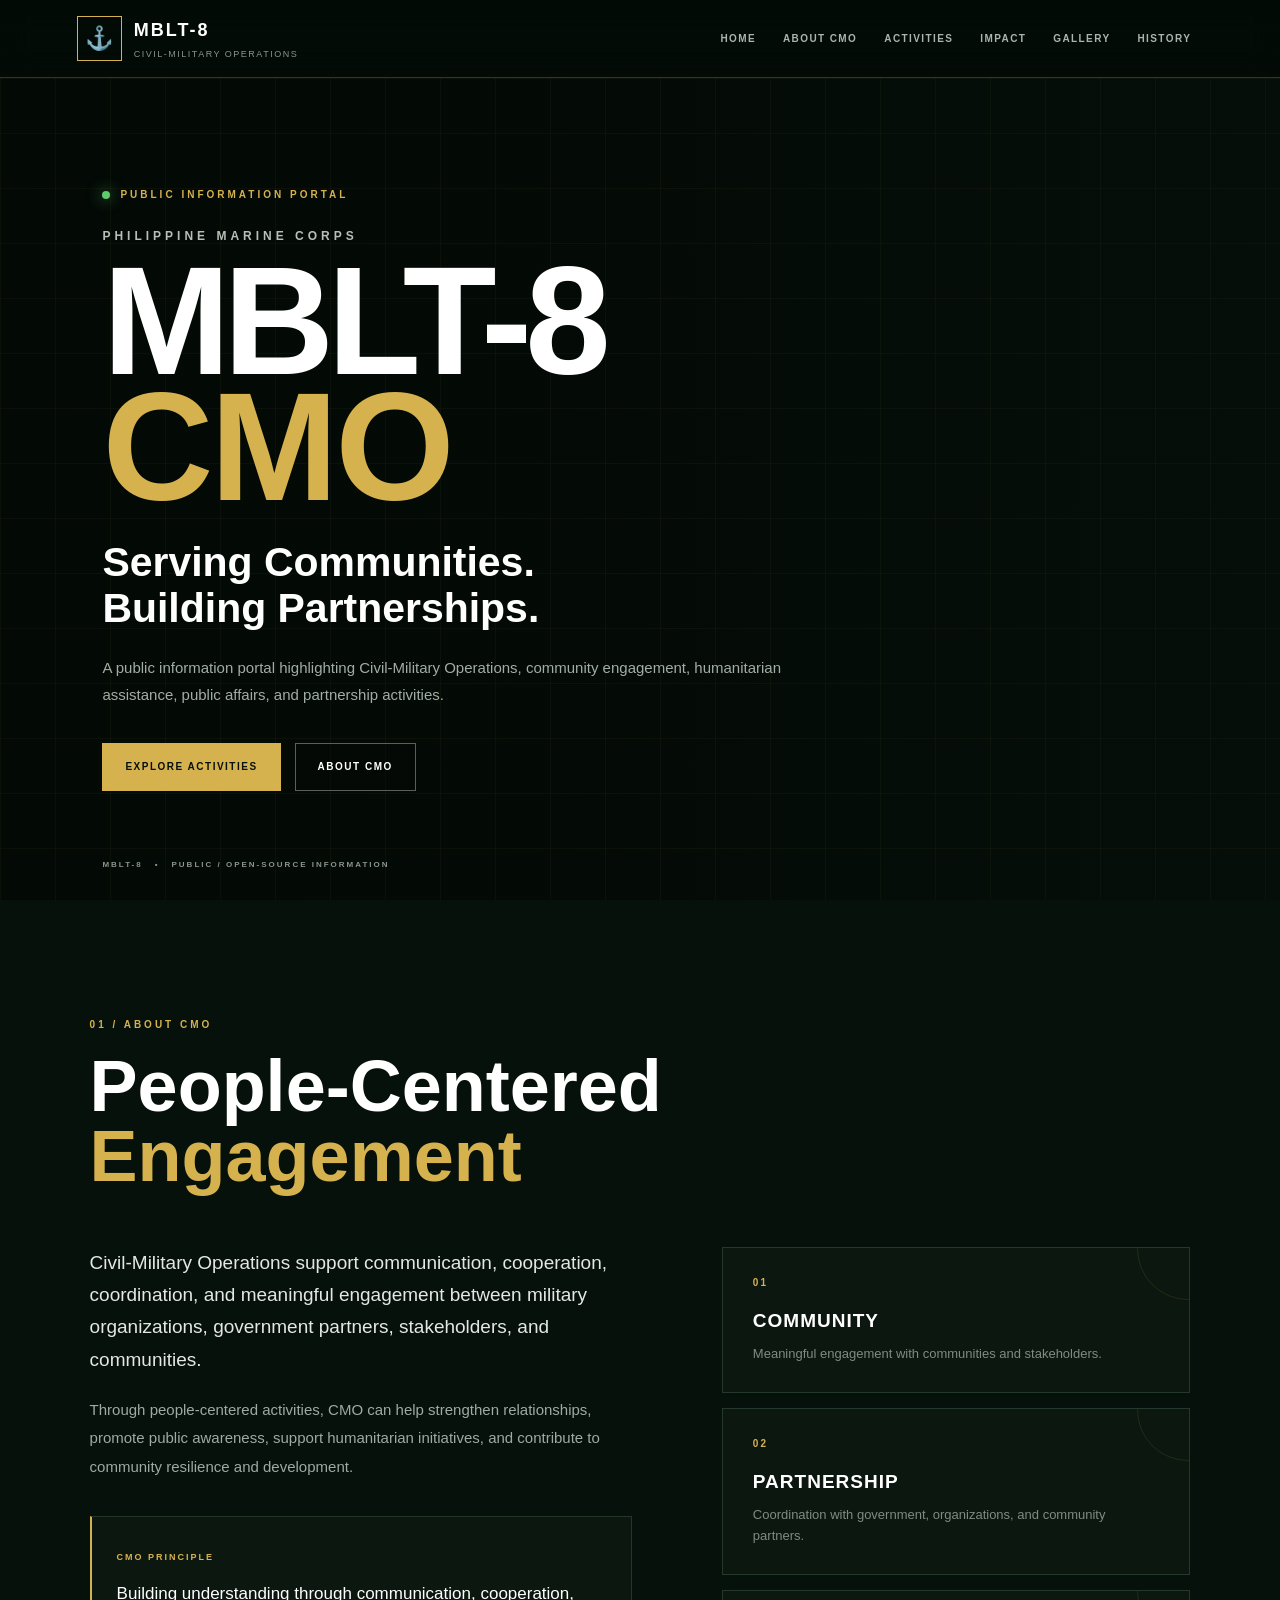
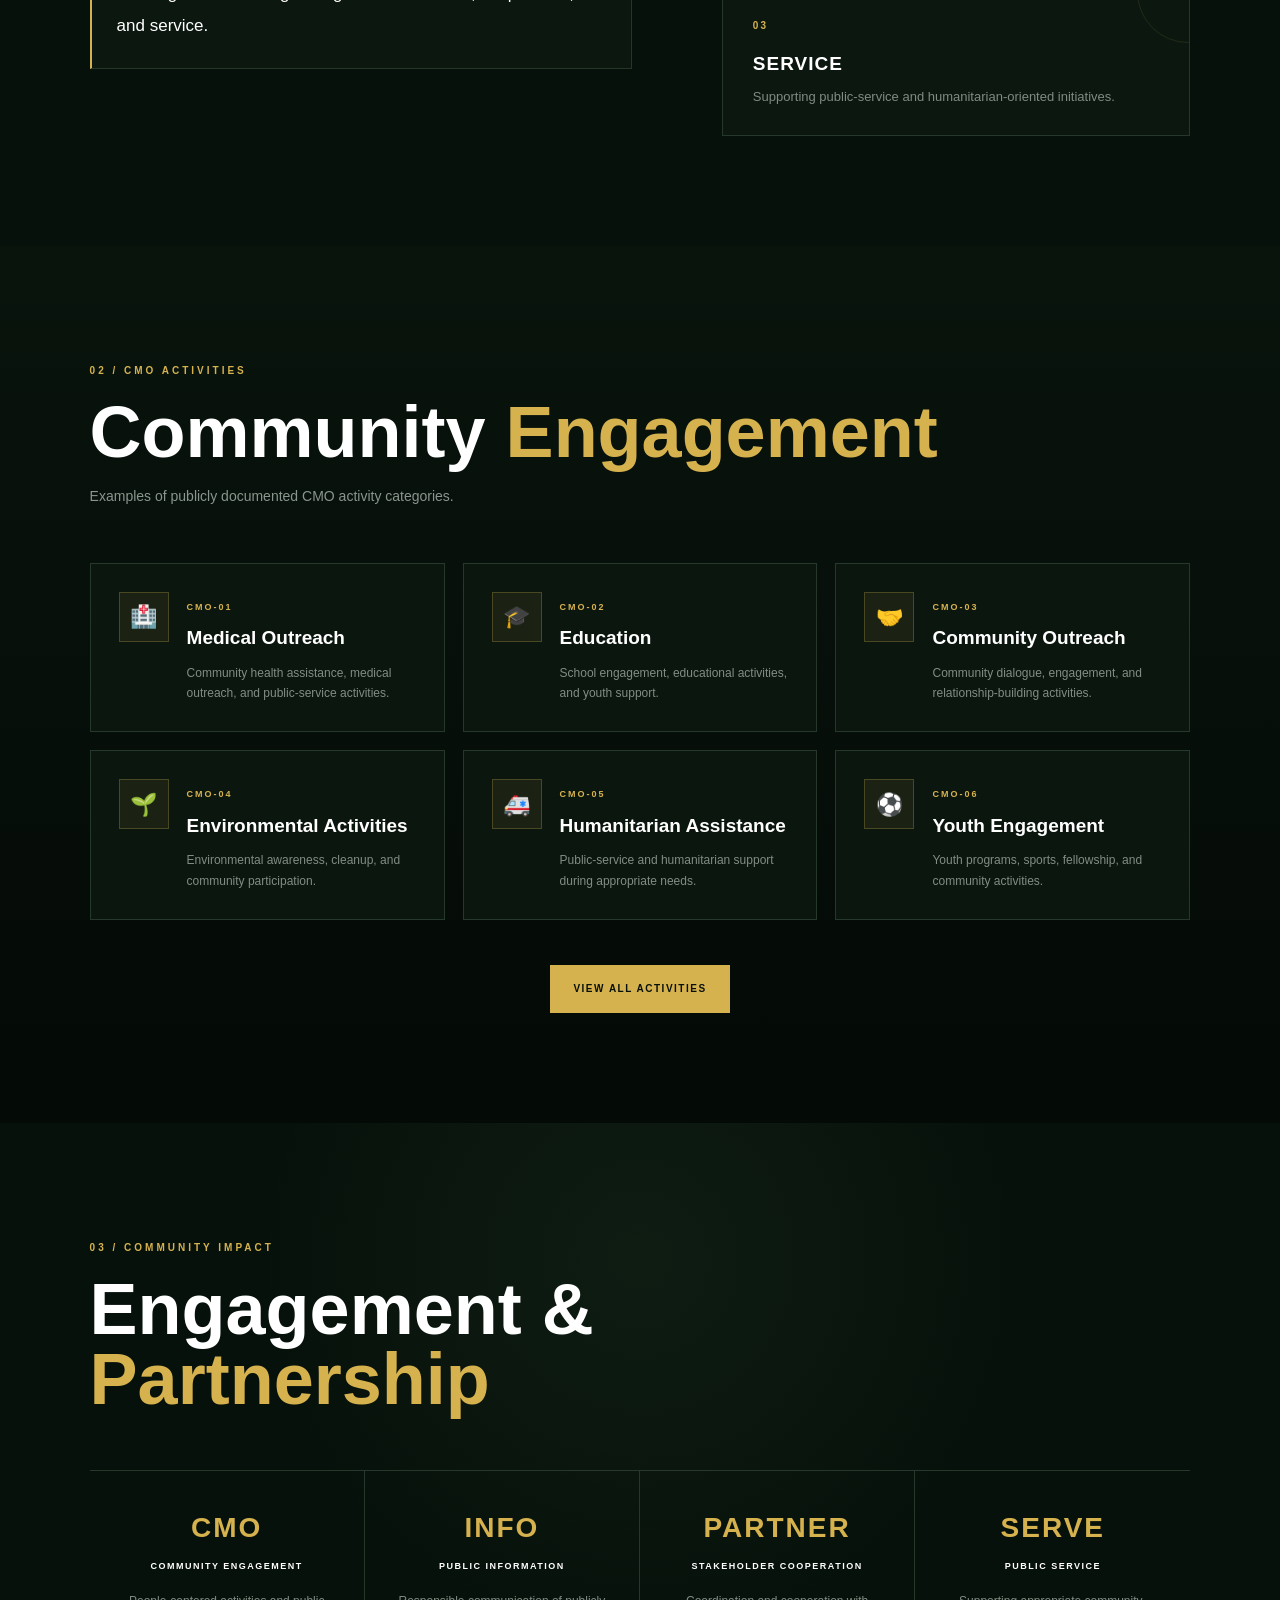
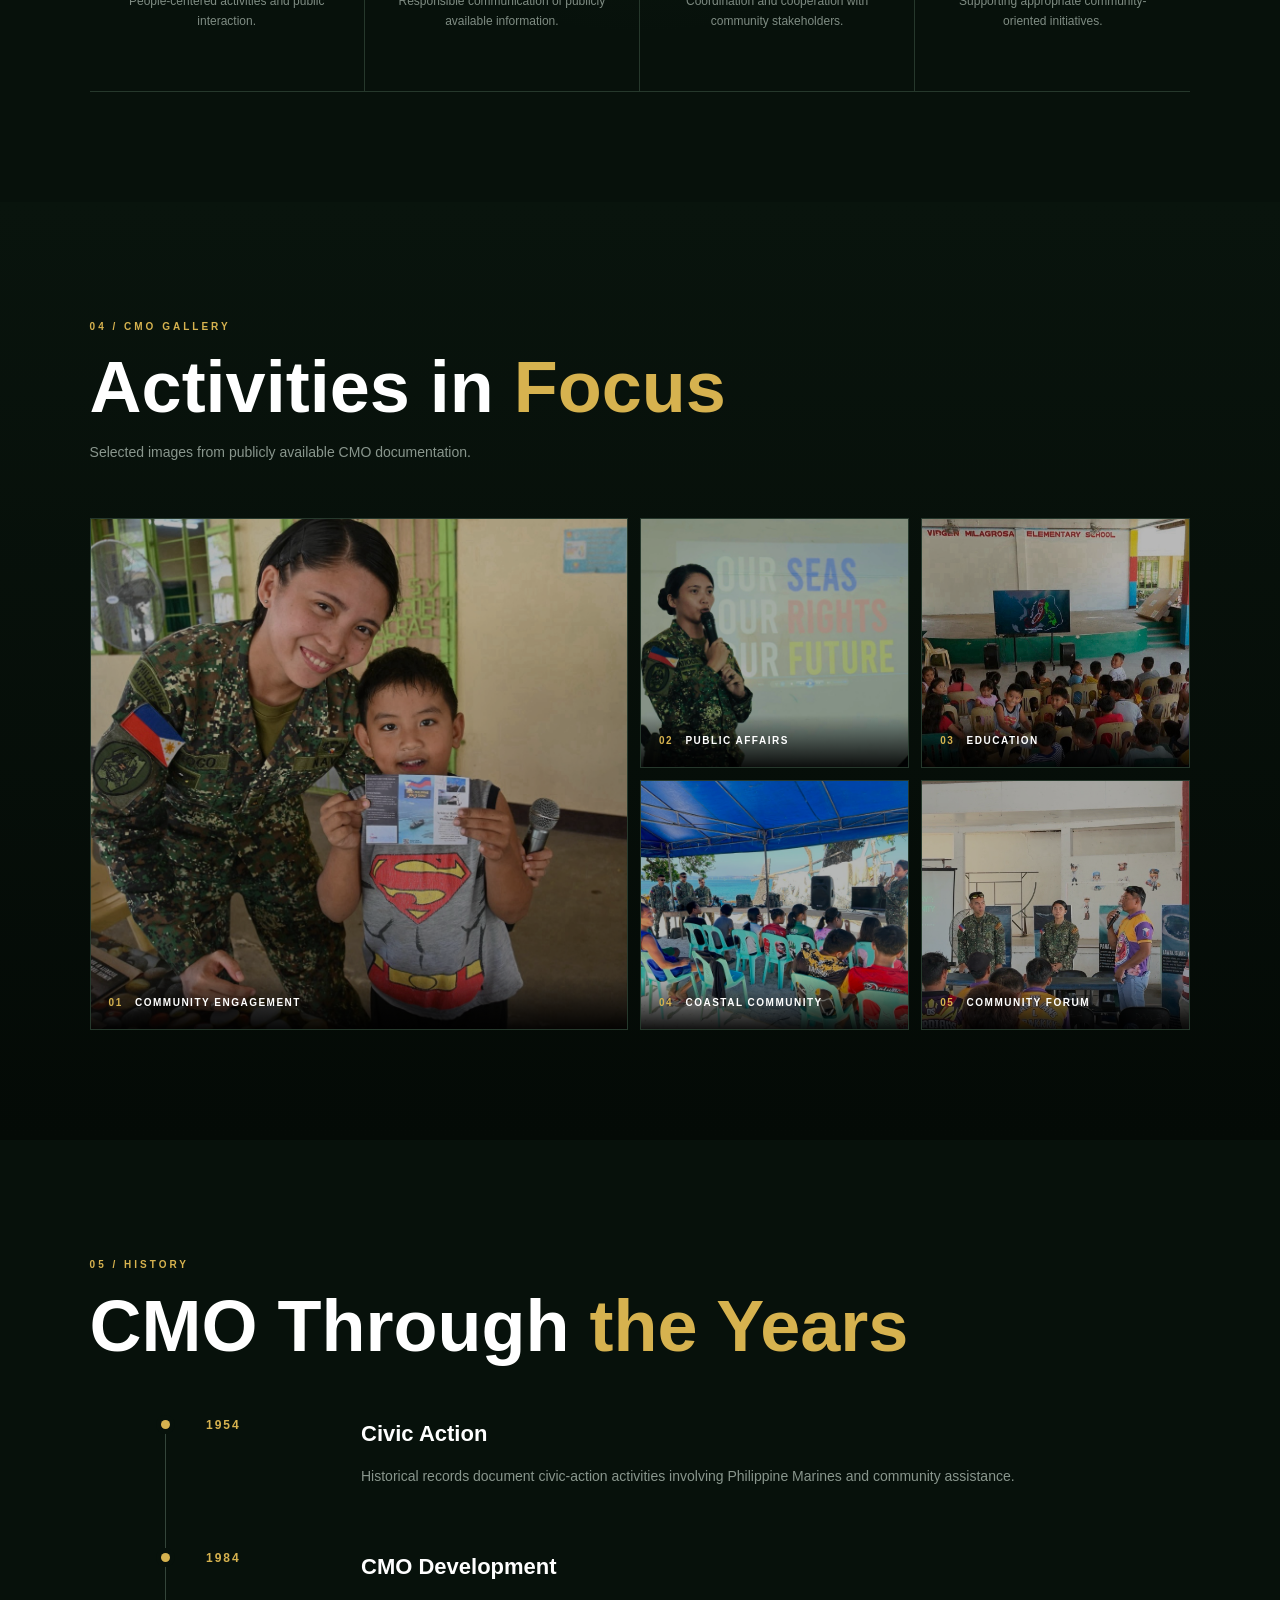
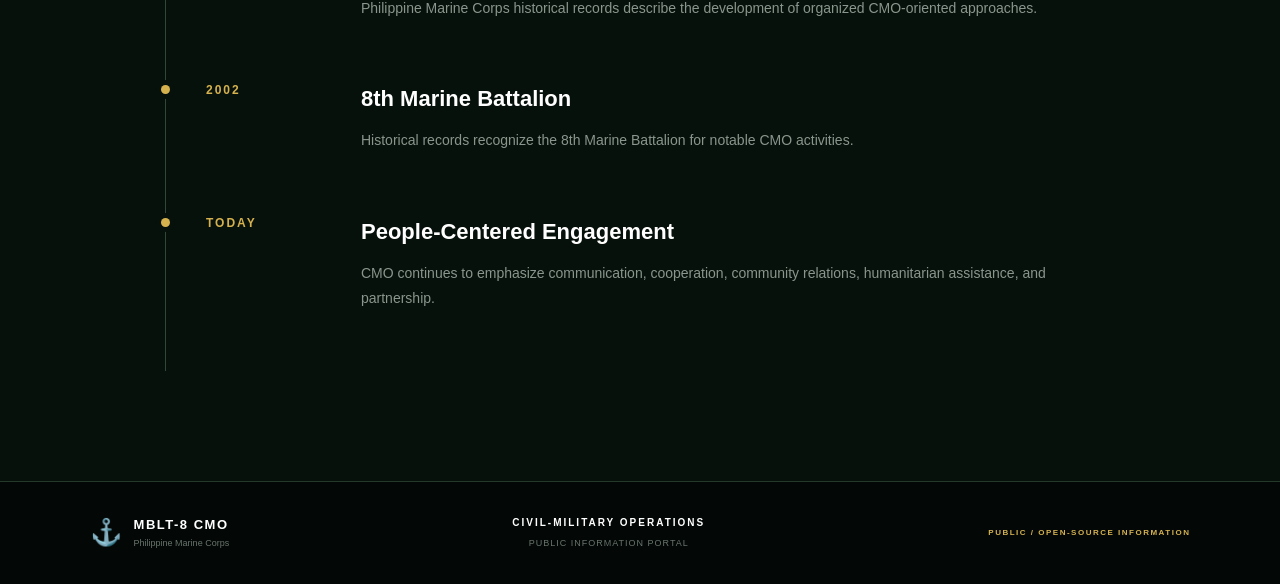
==== commit e31fbe4a: "commit 1" ====
--- a/index.html
+++ b/index.html
@@ -2,749 +2,682 @@
 <html lang="en">
 
 <head>
-
     <meta charset="UTF-8">
-
-    <meta name="viewport"
-          content="width=device-width, initial-scale=1.0">
-
-    <title>
-        MBLT-8 | Civil-Military Operations
-    </title>
+    <meta name="viewport" content="width=device-width, initial-scale=1.0">
+
+    <title>MBLT-8 | Civil-Military Operations</title>
 
     <link rel="stylesheet" href="css/style.css">
-
 </head>
 
-
 <body>
 
-
-<!-- =========================
+<!-- =====================================================
      NAVIGATION
-========================= -->
-
-<nav class="navbar">
+===================================================== -->
+
+<header class="navbar">
 
     <div class="brand">
 
-        <div class="brand-icon">
-            ⚓
-        </div>
+        <div class="brand-icon">⚓</div>
 
         <div>
-
             <strong>MBLT-8</strong>
-
-            <small>
-                CIVIL-MILITARY OPERATIONS
-            </small>
-
-        </div>
-
-    </div>
-
-
-    <div class="nav-links">
-
-        <a href="#home">
-            HOME
+            <small>CIVIL-MILITARY OPERATIONS</small>
+        </div>
+
+    </div>
+
+    <nav class="nav-links">
+
+        <a href="#home">HOME</a>
+
+        <a href="#about">ABOUT CMO</a>
+
+        <a href="#activities">ACTIVITIES</a>
+
+        <a href="#impact">IMPACT</a>
+
+        <a href="#gallery">GALLERY</a>
+
+        <a href="#history">HISTORY</a>
+
+    </nav>
+
+</header>
+
+
+<!-- =====================================================
+     HERO
+===================================================== -->
+
+<section id="home" class="hero">
+
+    <div class="hero-image"></div>
+
+    <div class="hero-overlay"></div>
+
+    <div class="hero-grid"></div>
+
+    <div class="hero-content">
+
+        <div class="status">
+            <span></span>
+            PUBLIC INFORMATION PORTAL
+        </div>
+
+        <p class="eyebrow">
+            PHILIPPINE MARINE CORPS
+        </p>
+
+        <h1>
+            MBLT-8
+            <span>CMO</span>
+        </h1>
+
+        <h2>
+            Serving Communities.<br>
+            Building Partnerships.
+        </h2>
+
+        <p class="hero-description">
+
+            A public information portal highlighting
+            Civil-Military Operations, community engagement,
+            humanitarian assistance, public affairs,
+            and partnership activities.
+
+        </p>
+
+        <div class="hero-buttons">
+
+            <a href="activities.html" class="btn primary">
+                EXPLORE ACTIVITIES
+            </a>
+
+            <a href="#about" class="btn secondary">
+                ABOUT CMO
+            </a>
+
+        </div>
+
+    </div>
+
+    <div class="hero-bottom">
+
+        <span>MBLT-8</span>
+
+        <span>•</span>
+
+        <span>PUBLIC / OPEN-SOURCE INFORMATION</span>
+
+    </div>
+
+</section>
+
+
+<!-- =====================================================
+     ABOUT CMO
+===================================================== -->
+
+<section id="about" class="section about-section">
+
+    <div class="section-heading">
+
+        <span>01 / ABOUT CMO</span>
+
+        <h2>
+            People-Centered
+            <strong>Engagement</strong>
+        </h2>
+
+    </div>
+
+    <div class="about-layout">
+
+        <div class="about-main">
+
+            <p class="lead">
+
+                Civil-Military Operations support communication,
+                cooperation, coordination, and meaningful engagement
+                between military organizations, government partners,
+                stakeholders, and communities.
+
+            </p>
+
+            <p>
+
+                Through people-centered activities, CMO can help
+                strengthen relationships, promote public awareness,
+                support humanitarian initiatives, and contribute
+                to community resilience and development.
+
+            </p>
+
+            <div class="quote-box">
+
+                <span>CMO PRINCIPLE</span>
+
+                <p>
+                    Building understanding through
+                    communication, cooperation, and service.
+                </p>
+
+            </div>
+
+        </div>
+
+
+        <div class="about-cards">
+
+            <article class="feature-card">
+
+                <div class="feature-number">01</div>
+
+                <h3>COMMUNITY</h3>
+
+                <p>
+                    Meaningful engagement with
+                    communities and stakeholders.
+                </p>
+
+            </article>
+
+
+            <article class="feature-card">
+
+                <div class="feature-number">02</div>
+
+                <h3>PARTNERSHIP</h3>
+
+                <p>
+                    Coordination with government,
+                    organizations, and community partners.
+                </p>
+
+            </article>
+
+
+            <article class="feature-card">
+
+                <div class="feature-number">03</div>
+
+                <h3>SERVICE</h3>
+
+                <p>
+                    Supporting public-service and
+                    humanitarian-oriented initiatives.
+                </p>
+
+            </article>
+
+        </div>
+
+    </div>
+
+</section>
+
+
+<!-- =====================================================
+     CMO ACTIVITIES
+===================================================== -->
+
+<section id="activities" class="section dark-section">
+
+    <div class="section-heading">
+
+        <span>02 / CMO ACTIVITIES</span>
+
+        <h2>
+            Community
+            <strong>Engagement</strong>
+        </h2>
+
+        <p>
+            Examples of publicly documented CMO activity categories.
+        </p>
+
+    </div>
+
+
+    <div class="activity-grid">
+
+        <article class="activity-card">
+
+            <div class="activity-icon">🏥</div>
+
+            <div>
+
+                <span>CMO-01</span>
+
+                <h3>Medical Outreach</h3>
+
+                <p>
+                    Community health assistance,
+                    medical outreach, and public-service
+                    activities.
+                </p>
+
+            </div>
+
+        </article>
+
+
+        <article class="activity-card">
+
+            <div class="activity-icon">🎓</div>
+
+            <div>
+
+                <span>CMO-02</span>
+
+                <h3>Education</h3>
+
+                <p>
+                    School engagement, educational
+                    activities, and youth support.
+                </p>
+
+            </div>
+
+        </article>
+
+
+        <article class="activity-card">
+
+            <div class="activity-icon">🤝</div>
+
+            <div>
+
+                <span>CMO-03</span>
+
+                <h3>Community Outreach</h3>
+
+                <p>
+                    Community dialogue, engagement,
+                    and relationship-building activities.
+                </p>
+
+            </div>
+
+        </article>
+
+
+        <article class="activity-card">
+
+            <div class="activity-icon">🌱</div>
+
+            <div>
+
+                <span>CMO-04</span>
+
+                <h3>Environmental Activities</h3>
+
+                <p>
+                    Environmental awareness,
+                    cleanup, and community participation.
+                </p>
+
+            </div>
+
+        </article>
+
+
+        <article class="activity-card">
+
+            <div class="activity-icon">🚑</div>
+
+            <div>
+
+                <span>CMO-05</span>
+
+                <h3>Humanitarian Assistance</h3>
+
+                <p>
+                    Public-service and humanitarian
+                    support during appropriate needs.
+                </p>
+
+            </div>
+
+        </article>
+
+
+        <article class="activity-card">
+
+            <div class="activity-icon">⚽</div>
+
+            <div>
+
+                <span>CMO-06</span>
+
+                <h3>Youth Engagement</h3>
+
+                <p>
+                    Youth programs, sports,
+                    fellowship, and community activities.
+                </p>
+
+            </div>
+
+        </article>
+
+    </div>
+
+
+    <div class="center-button">
+
+        <a href="activities.html" class="btn primary">
+            VIEW ALL ACTIVITIES
         </a>
 
-        <a href="#about">
-            ABOUT CMO
-        </a>
-
-        <a href="#activities">
-            ACTIVITIES
-        </a>
-
-        <a href="#impact">
-            COMMUNITY
-        </a>
-
-        <a href="#history">
-            HISTORY
-        </a>
-
-    </div>
-
-</nav>
-
-
-
-<!-- =========================
-     HERO
-========================= -->
-
-<section id="home" class="hero">
-
-
-    <div class="hero-overlay"></div>
-
-
-    <div class="hero-content">
-
-        <div class="status">
-
-            <span></span>
-
-            PUBLIC INFORMATION PORTAL
-
-        </div>
-
-
-        <p class="eyebrow">
-
-            PHILIPPINE MARINE CORPS
-
+    </div>
+
+</section>
+
+
+<!-- =====================================================
+     IMPACT
+===================================================== -->
+
+<section id="impact" class="section impact-section">
+
+    <div class="section-heading">
+
+        <span>03 / COMMUNITY IMPACT</span>
+
+        <h2>
+            Engagement &
+            <strong>Partnership</strong>
+        </h2>
+
+    </div>
+
+
+    <div class="impact-grid">
+
+        <div class="impact-card">
+
+            <strong>CMO</strong>
+
+            <span>COMMUNITY ENGAGEMENT</span>
+
+            <p>
+                People-centered activities
+                and public interaction.
+            </p>
+
+        </div>
+
+
+        <div class="impact-card">
+
+            <strong>INFO</strong>
+
+            <span>PUBLIC INFORMATION</span>
+
+            <p>
+                Responsible communication
+                of publicly available information.
+            </p>
+
+        </div>
+
+
+        <div class="impact-card">
+
+            <strong>PARTNER</strong>
+
+            <span>STAKEHOLDER COOPERATION</span>
+
+            <p>
+                Coordination and cooperation
+                with community stakeholders.
+            </p>
+
+        </div>
+
+
+        <div class="impact-card">
+
+            <strong>SERVE</strong>
+
+            <span>PUBLIC SERVICE</span>
+
+            <p>
+                Supporting appropriate
+                community-oriented initiatives.
+            </p>
+
+        </div>
+
+    </div>
+
+</section>
+
+
+<!-- =====================================================
+     GALLERY
+===================================================== -->
+
+<section id="gallery" class="section dark-section">
+
+    <div class="section-heading">
+
+        <span>04 / CMO GALLERY</span>
+
+        <h2>
+            Activities in
+            <strong>Focus</strong>
+        </h2>
+
+        <p>
+            Selected images from publicly available
+            CMO documentation.
         </p>
 
-
-        <h1>
-
-            MBLT-8
-
-            <span>
-                CMO
-            </span>
-
-        </h1>
-
+    </div>
+
+
+    <div class="gallery-grid">
+
+        <div class="gallery-item large">
+
+            <img
+                src="image/community-01.jpg"
+                alt="Community Engagement">
+
+            <div class="gallery-caption">
+                <span>01</span>
+                COMMUNITY ENGAGEMENT
+            </div>
+
+        </div>
+
+
+        <div class="gallery-item">
+
+            <img
+                src="image/public-affairs-01.jpg"
+                alt="Public Affairs">
+
+            <div class="gallery-caption">
+                <span>02</span>
+                PUBLIC AFFAIRS
+            </div>
+
+        </div>
+
+
+        <div class="gallery-item">
+
+            <img
+                src="image/education-01.jpg"
+                alt="Education Activity">
+
+            <div class="gallery-caption">
+                <span>03</span>
+                EDUCATION
+            </div>
+
+        </div>
+
+
+        <div class="gallery-item">
+
+            <img
+                src="image/coastal-engagement.jpg"
+                alt="Coastal Community">
+
+            <div class="gallery-caption">
+                <span>04</span>
+                COASTAL COMMUNITY
+            </div>
+
+        </div>
+
+
+        <div class="gallery-item">
+
+            <img
+                src="image/coastal-forum-01.jpg"
+                alt="Community Forum">
+
+            <div class="gallery-caption">
+                <span>05</span>
+                COMMUNITY FORUM
+            </div>
+
+        </div>
+
+    </div>
+
+</section>
+
+
+<!-- =====================================================
+     HISTORY
+===================================================== -->
+
+<section id="history" class="section history-section">
+
+    <div class="section-heading">
+
+        <span>05 / HISTORY</span>
 
         <h2>
-
-            Serving Communities.
-            Building Partnerships.
-
+            CMO Through
+            <strong>the Years</strong>
         </h2>
 
-
-        <p class="hero-description">
-
-            A digital information portal showcasing
-            publicly available Civil-Military Operations,
-            community engagement, humanitarian assistance,
-            and partnership activities.
-
-        </p>
-
-
-        <div class="hero-buttons">
-
-            <a href="#activities"
-               class="btn primary">
-
-                EXPLORE ACTIVITIES
-
-            </a>
-
-
-            <a href="#about"
-               class="btn secondary">
-
-                LEARN MORE
-
-            </a>
-
-        </div>
-
-    </div>
-
-
-    <div class="scroll-indicator">
-
-        SCROLL TO EXPLORE
-
-        <div></div>
-
-    </div>
-
+    </div>
+
+
+    <div class="timeline">
+
+        <div class="timeline-item">
+
+            <div class="timeline-year">
+                1954
+            </div>
+
+            <div class="timeline-content">
+
+                <h3>Civic Action</h3>
+
+                <p>
+                    Historical records document civic-action
+                    activities involving Philippine Marines
+                    and community assistance.
+                </p>
+
+            </div>
+
+        </div>
+
+
+        <div class="timeline-item">
+
+            <div class="timeline-year">
+                1984
+            </div>
+
+            <div class="timeline-content">
+
+                <h3>CMO Development</h3>
+
+                <p>
+                    Philippine Marine Corps historical
+                    records describe the development of
+                    organized CMO-oriented approaches.
+                </p>
+
+            </div>
+
+        </div>
+
+
+        <div class="timeline-item">
+
+            <div class="timeline-year">
+                2002
+            </div>
+
+            <div class="timeline-content">
+
+                <h3>8th Marine Battalion</h3>
+
+                <p>
+                    Historical records recognize the
+                    8th Marine Battalion for notable
+                    CMO activities.
+                </p>
+
+            </div>
+
+        </div>
+
+
+        <div class="timeline-item">
+
+            <div class="timeline-year">
+                TODAY
+            </div>
+
+            <div class="timeline-content">
+
+                <h3>People-Centered Engagement</h3>
+
+                <p>
+                    CMO continues to emphasize communication,
+                    cooperation, community relations,
+                    humanitarian assistance, and partnership.
+                </p>
+
+            </div>
+
+        </div>
+
+    </div>
 
 </section>
 
 
-
-<!-- =========================
-     INTRODUCTION
-========================= -->
-
-<section id="about"
-         class="section">
-
-
-    <div class="section-heading">
-
-        <span>
-            01 / ABOUT
-        </span>
-
-        <h2>
-            Civil-Military
-            Operations
-        </h2>
-
-    </div>
-
-
-    <div class="about-grid">
-
-
-        <div class="about-text">
-
-            <p>
-
-                Civil-Military Operations are an important
-                part of people-centered engagement and
-                community partnership.
-
-            </p>
-
-
-            <p>
-
-                Through coordination with government
-                agencies, local communities, organizations,
-                and other stakeholders, CMO activities can
-                contribute to peace, development,
-                resilience, and public service.
-
-            </p>
-
-
-            <p class="quote">
-
-                “Winning the peace is as important
-                as winning the war.”
-
-            </p>
-
-        </div>
-
-
-        <div class="info-card">
-
-            <div class="card-number">
-                01
-            </div>
-
-            <h3>
-                COMMUNITY
-            </h3>
-
-            <p>
-                Building positive relationships
-                with communities.
-            </p>
-
-        </div>
-
-
-        <div class="info-card">
-
-            <div class="card-number">
-                02
-            </div>
-
-            <h3>
-                PARTNERSHIP
-            </h3>
-
-            <p>
-                Working with government and
-                community stakeholders.
-            </p>
-
-        </div>
-
-
-        <div class="info-card">
-
-            <div class="card-number">
-                03
-            </div>
-
-            <h3>
-                SERVICE
-            </h3>
-
-            <p>
-                Supporting humanitarian and
-                community-oriented activities.
-            </p>
-
-        </div>
-
-
-    </div>
-
-</section>
-
-
-
-<!-- =========================
-     ACTIVITIES
-========================= -->
-
-<section id="activities"
-         class="section dark-section">
-
-
-    <div class="section-heading">
-
-        <span>
-            02 / CMO ACTIVITIES
-        </span>
-
-        <h2>
-            Community Engagement
-        </h2>
-
-        <p>
-
-            Publicly documented CMO activity categories.
-
-        </p>
-
-    </div>
-
-
-    <div class="activity-grid">
-
-
-        <article class="activity-card">
-
-            <div class="activity-icon">
-                🏥
-            </div>
-
-            <div>
-
-                <span>
-                    CMO-01
-                </span>
-
-                <h3>
-                    Medical Mission
-                </h3>
-
-                <p>
-
-                    Community health assistance,
-                    medical outreach, and
-                    related public-service activities.
-
-                </p>
-
-            </div>
-
-        </article>
-
-
-
-        <article class="activity-card">
-
-            <div class="activity-icon">
-                🎓
-            </div>
-
-            <div>
-
-                <span>
-                    CMO-02
-                </span>
-
-                <h3>
-                    Education
-                </h3>
-
-                <p>
-
-                    School engagement,
-                    educational assistance,
-                    and community learning support.
-
-                </p>
-
-            </div>
-
-        </article>
-
-
-
-        <article class="activity-card">
-
-            <div class="activity-icon">
-                🌱
-            </div>
-
-            <div>
-
-                <span>
-                    CMO-03
-                </span>
-
-                <h3>
-                    Environment
-                </h3>
-
-                <p>
-
-                    Environmental awareness,
-                    cleanup activities, and
-                    community participation.
-
-                </p>
-
-            </div>
-
-        </article>
-
-
-
-        <article class="activity-card">
-
-            <div class="activity-icon">
-                🤝
-            </div>
-
-            <div>
-
-                <span>
-                    CMO-04
-                </span>
-
-                <h3>
-                    Community Outreach
-                </h3>
-
-                <p>
-
-                    Engagement activities designed
-                    to strengthen relationships
-                    with local communities.
-
-                </p>
-
-            </div>
-
-        </article>
-
-
-
-        <article class="activity-card">
-
-            <div class="activity-icon">
-                🚑
-            </div>
-
-            <div>
-
-                <span>
-                    CMO-05
-                </span>
-
-                <h3>
-                    Humanitarian Assistance
-                </h3>
-
-                <p>
-
-                    Public-service and humanitarian
-                    support during appropriate
-                    community needs.
-
-                </p>
-
-            </div>
-
-        </article>
-
-
-
-        <article class="activity-card">
-
-            <div class="activity-icon">
-                ⚽
-            </div>
-
-            <div>
-
-                <span>
-                    CMO-06
-                </span>
-
-                <h3>
-                    Youth Engagement
-                </h3>
-
-                <p>
-
-                    Sports, youth programs,
-                    fellowship, and community
-                    engagement activities.
-
-                </p>
-
-            </div>
-
-        </article>
-
-
-    </div>
-
-</section>
-
-
-
-<!-- =========================
-     IMPACT
-========================= -->
-
-<section id="impact"
-         class="section">
-
-
-    <div class="section-heading">
-
-        <span>
-            03 / COMMUNITY IMPACT
-        </span>
-
-        <h2>
-            CMO Impact
-        </h2>
-
-    </div>
-
-
-    <div class="stats-grid">
-
-
-        <div class="stat">
-
-            <strong
-                data-number="0">
-                0
-            </strong>
-
-            <span>
-                VERIFIED ACTIVITIES
-            </span>
-
-        </div>
-
-
-        <div class="stat">
-
-            <strong
-                data-number="0">
-                0
-            </strong>
-
-            <span>
-                COMMUNITY PARTNERS
-            </span>
-
-        </div>
-
-
-        <div class="stat">
-
-            <strong
-                data-number="0">
-                0
-            </strong>
-
-            <span>
-                DOCUMENTED EVENTS
-            </span>
-
-        </div>
-
-
-        <div class="stat">
-
-            <strong>
-                100%
-            </strong>
-
-            <span>
-                PUBLIC INFORMATION
-            </span>
-
-        </div>
-
-
-    </div>
-
-
-    <p class="data-note">
-
-        * Statistics will be added only after
-        verification from publicly available
-        activity records.
-
-    </p>
-
-</section>
-
-
-
-<!-- =========================
-     HISTORY
-========================= -->
-
-<section id="history"
-         class="section dark-section">
-
-
-    <div class="section-heading">
-
-        <span>
-            04 / HISTORY
-        </span>
-
-        <h2>
-            CMO Through the Years
-        </h2>
-
-    </div>
-
-
-    <div class="timeline">
-
-
-        <div class="timeline-item">
-
-            <div class="year">
-                1954
-            </div>
-
-            <div class="timeline-content">
-
-                <h3>
-                    Civic Action
-                </h3>
-
-                <p>
-
-                    Philippine Marines undertook
-                    civic action projects in Cotabato,
-                    including assistance related to
-                    community needs and school
-                    construction.
-
-                </p>
-
-            </div>
-
-        </div>
-
-
-
-        <div class="timeline-item">
-
-            <div class="year">
-                1984
-            </div>
-
-            <div class="timeline-content">
-
-                <h3>
-                    Civil-Military Operations
-                </h3>
-
-                <p>
-
-                    Official PMC history records the
-                    beginning of a CMO-oriented approach
-                    by the 3rd Marine Brigade.
-
-                </p>
-
-            </div>
-
-        </div>
-
-
-
-        <div class="timeline-item">
-
-            <div class="year">
-                2002
-            </div>
-
-            <div class="timeline-content">
-
-                <h3>
-                    8th Marine Battalion
-                </h3>
-
-                <p>
-
-                    The official PMC history records
-                    the 8th Marine Battalion as
-                    Best Marine Battalion of 2002
-                    for numerous CMO activities
-                    in Southern Philippines.
-
-                </p>
-
-            </div>
-
-        </div>
-
-
-
-        <div class="timeline-item">
-
-            <div class="year">
-                TODAY
-            </div>
-
-            <div class="timeline-content">
-
-                <h3>
-                    People-Centered Engagement
-                </h3>
-
-                <p>
-
-                    CMO continues to emphasize
-                    partnership, community relations,
-                    humanitarian assistance,
-                    and support to peace and development.
-
-                </p>
-
-            </div>
-
-        </div>
-
-
-    </div>
-
-</section>
-
-
-
-<!-- =========================
+<!-- =====================================================
      FOOTER
-========================= -->
+===================================================== -->
 
 <footer>
 
-
     <div class="footer-brand">
 
-        ⚓
+        <div class="footer-anchor">⚓</div>
 
         <div>
 
-            <strong>
-                MBLT-8 CMO
-            </strong>
+            <strong>MBLT-8 CMO</strong>
 
             <small>
                 Philippine Marine Corps
@@ -755,28 +688,27 @@
     </div>
 
 
-    <p>
-
-        Civil-Military Operations
-        Digital Information Portal
-
-    </p>
+    <div class="footer-center">
+
+        <p>
+            CIVIL-MILITARY OPERATIONS
+        </p>
+
+        <span>
+            PUBLIC INFORMATION PORTAL
+        </span>
+
+    </div>
 
 
     <div class="classification">
-
         PUBLIC / OPEN-SOURCE INFORMATION
-
-    </div>
-
+    </div>
 
 </footer>
 
 
-
 <script src="js/main.js"></script>
 
-
 </body>
-
 </html>
--- a/css/style.css
+++ b/css/style.css
@@ -1,7 +1,7 @@
-/* =========================================
+/* =====================================================
    MBLT-8 CMO DIGITAL PORTAL
-   ACTIVITIES PAGE
-   ========================================= */
+   HOME PAGE V2
+   ===================================================== */
 
 * {
     margin: 0;
@@ -15,15 +15,23 @@
 
 body {
     font-family: Arial, Helvetica, sans-serif;
-    background: #07100b;
-    color: #f1f4f1;
+    background: #061009;
+    color: #f4f6f3;
     line-height: 1.6;
 }
 
-
-/* =========================================
+img {
+    max-width: 100%;
+}
+
+a {
+    color: inherit;
+}
+
+
+/* =====================================================
    NAVIGATION
-   ========================================= */
+   ===================================================== */
 
 .navbar {
     position: sticky;
@@ -38,10 +46,10 @@
     justify-content: space-between;
     gap: 30px;
 
-    background: rgba(7, 16, 11, 0.94);
+    background: rgba(4, 11, 7, 0.94);
     border-bottom: 1px solid rgba(214, 178, 79, 0.25);
 
-    backdrop-filter: blur(14px);
+    backdrop-filter: blur(15px);
 }
 
 .brand {
@@ -50,60 +58,70 @@
     gap: 12px;
 }
 
-.brand-logo {
-    width: 44px;
-    height: 44px;
+.brand-icon {
+    width: 45px;
+    height: 45px;
 
     display: flex;
     align-items: center;
     justify-content: center;
 
+    color: #d6b24f;
     border: 1px solid #d6b24f;
-    color: #d6b24f;
-
-    font-size: 22px;
-}
-
-.brand h2 {
-    color: #ffffff;
+
+    font-size: 23px;
+}
+
+.brand strong {
+    display: block;
+
+    color: #ffffff;
+
     font-size: 18px;
     letter-spacing: 2px;
 }
 
-.brand span {
+.brand small {
     display: block;
+
+    margin-top: 2px;
+
     color: #89968d;
+
     font-size: 9px;
     letter-spacing: 1.5px;
 }
 
-.navbar nav {
+.nav-links {
     display: flex;
     align-items: center;
-    gap: 8px;
-}
-
-.navbar nav a {
+    gap: 3px;
+}
+
+.nav-links a {
     position: relative;
 
-    padding: 10px 14px;
-
-    color: #b8c2ba;
+    padding: 10px 12px;
+
+    color: #aab5ad;
+
     text-decoration: none;
 
-    font-size: 11px;
-    font-weight: bold;
-    letter-spacing: 1.5px;
+    font-size: 10px;
+    font-weight: bold;
+
+    letter-spacing: 1.4px;
 
     transition: 0.3s ease;
 }
 
-.navbar nav a::after {
+.nav-links a::after {
     content: "";
 
     position: absolute;
-    left: 14px;
-    right: 14px;
+
+    left: 12px;
+    right: 12px;
     bottom: 4px;
 
     height: 2px;
@@ -116,25 +134,23 @@
     transition: 0.3s ease;
 }
 
-.navbar nav a:hover,
-.navbar nav a.active {
-    color: #ffffff;
-}
-
-.navbar nav a:hover::after,
-.navbar nav a.active::after {
+.nav-links a:hover {
+    color: #ffffff;
+}
+
+.nav-links a:hover::after {
     transform: scaleX(1);
 }
 
 
-/* =========================================
+/* =====================================================
    HERO
-   ========================================= */
-
-.activities-hero {
+   ===================================================== */
+
+.hero {
     position: relative;
 
-    min-height: 520px;
+    min-height: calc(100vh - 78px);
 
     display: flex;
     align-items: center;
@@ -142,29 +158,38 @@
     padding: 100px 8%;
 
     overflow: hidden;
+
+    background: #07110b;
+}
+
+.hero-image {
+    position: absolute;
+    inset: 0;
+
+    background-image:
+        url("../image/community-01.jpg.jpg");
+
+    background-size: cover;
+    background-position: center;
+
+    transform: scale(1.03);
+}
+
+.hero-overlay {
+    position: absolute;
+    inset: 0;
 
     background:
         linear-gradient(
             90deg,
-            rgba(4, 13, 8, 0.98) 0%,
-            rgba(4, 13, 8, 0.82) 45%,
-            rgba(4, 13, 8, 0.40) 100%
-        ),
-        radial-gradient(
-            circle at 80% 40%,
-            rgba(64, 100, 70, 0.28),
-            transparent 45%
+            rgba(3, 9, 5, 0.97) 0%,
+            rgba(3, 9, 5, 0.88) 38%,
+            rgba(3, 9, 5, 0.55) 70%,
+            rgba(3, 9, 5, 0.40) 100%
         );
-
-    border-bottom: 1px solid #26362b;
-}
-
-
-/* grid effect */
-
-.activities-hero::before {
-    content: "";
-
+}
+
+.hero-grid {
     position: absolute;
     inset: 0;
 
@@ -180,207 +205,577 @@
         );
 
     background-size: 55px 55px;
-
-    pointer-events: none;
-}
-
-
-/* glowing circle */
-
-.activities-hero::after {
-    content: "";
-
-    position: absolute;
-
-    width: 450px;
-    height: 450px;
-
-    right: -100px;
-    top: 30px;
-
-    border: 1px solid rgba(214, 178, 79, 0.12);
-    border-radius: 50%;
-
-    box-shadow:
-        0 0 80px rgba(214, 178, 79, 0.08);
-
-    pointer-events: none;
 }
 
 .hero-content {
     position: relative;
-    z-index: 2;
-
-    max-width: 850px;
+    z-index: 5;
+
+    max-width: 820px;
+}
+
+.status {
+    display: flex;
+    align-items: center;
+    gap: 10px;
+
+    margin-bottom: 24px;
+
+    color: #d6b24f;
+
+    font-size: 10px;
+    font-weight: bold;
+
+    letter-spacing: 3px;
+}
+
+.status span {
+    width: 8px;
+    height: 8px;
+
+    border-radius: 50%;
+
+    background: #5fc96d;
+
+    box-shadow:
+        0 0 15px rgba(95, 201, 109, 0.8);
 }
 
 .eyebrow {
-    display: inline-block;
-
-    margin-bottom: 20px;
-
-    color: #d6b24f;
-
-    font-size: 11px;
+    margin-bottom: 12px;
+
+    color: #b6c0b9;
+
+    font-size: 12px;
     font-weight: bold;
 
     letter-spacing: 4px;
 }
 
-.hero-content h1 {
-    font-size: clamp(55px, 9vw, 115px);
-
-    line-height: 0.88;
-
-    letter-spacing: -4px;
-
-    color: #ffffff;
-}
-
-.hero-content h1 strong {
+.hero h1 {
+    color: #ffffff;
+
+    font-size: clamp(75px, 12vw, 155px);
+
+    line-height: 0.82;
+
+    letter-spacing: -7px;
+}
+
+.hero h1 span {
     display: block;
 
     color: #d6b24f;
 
-    font-weight: 800;
-}
-
-.hero-content p {
-    max-width: 700px;
-
+    letter-spacing: -3px;
+}
+
+.hero h2 {
     margin-top: 30px;
 
-    color: #aeb9b1;
-
-    font-size: 16px;
-}
-
-
-/* =========================================
-   INTRODUCTION
-   ========================================= */
-
-.activities-intro {
-    max-width: 1100px;
-
-    margin: auto;
-
-    padding: 100px 7% 70px;
-}
-
-.section-number {
-    color: #d6b24f;
-
-    font-size: 11px;
-    font-weight: bold;
-
-    letter-spacing: 3px;
-}
-
-.activities-intro h2 {
-    max-width: 850px;
-
-    margin-top: 18px;
-
-    font-size: clamp(35px, 5vw, 65px);
-
-    line-height: 1.05;
-}
-
-.activities-intro h2 span {
-    color: #d6b24f;
-}
-
-.activities-intro p {
-    max-width: 750px;
-
-    margin-top: 25px;
-
-    color: #929e96;
-
-    font-size: 16px;
-}
-
-
-/* =========================================
-   ACTIVITY GRID
-   ========================================= */
-
-.activities-container {
-    max-width: 1250px;
-
-    margin: auto;
-
-    padding: 20px 5% 120px;
-
-    display: grid;
-
-    grid-template-columns: repeat(2, 1fr);
-
-    gap: 30px;
-}
-
-
-/* =========================================
-   ACTIVITY CARD
-   ========================================= */
-
-.activity-card {
-    position: relative;
-
-    overflow: hidden;
-
-    background: #0d1711;
-
-    border: 1px solid #26382c;
-
-    transition:
-        transform 0.4s ease,
-        border-color 0.4s ease,
-        box-shadow 0.4s ease;
-}
-
-.activity-card:hover {
-    transform: translateY(-8px);
-
-    border-color: rgba(214, 178, 79, 0.65);
+    color: #ffffff;
+
+    font-size: clamp(25px, 3.2vw, 44px);
+
+    line-height: 1.1;
+}
+
+.hero-description {
+    max-width: 680px;
+
+    margin-top: 23px;
+
+    color: #a2aea5;
+
+    font-size: 15px;
+
+    line-height: 1.8;
+}
+
+.hero-buttons {
+    display: flex;
+    flex-wrap: wrap;
+    gap: 14px;
+
+    margin-top: 35px;
+}
+
+.btn {
+    min-height: 48px;
+
+    display: inline-flex;
+    align-items: center;
+    justify-content: center;
+
+    padding: 0 22px;
+
+    text-decoration: none;
+
+    font-size: 10px;
+    font-weight: bold;
+
+    letter-spacing: 1.5px;
+
+    transition: 0.3s ease;
+}
+
+.btn.primary {
+    color: #07100b;
+
+    background: #d6b24f;
+
+    border: 1px solid #d6b24f;
+}
+
+.btn.primary:hover {
+    color: #07100b;
+
+    background: #ffffff;
+    border-color: #ffffff;
+
+    transform: translateY(-3px);
 
     box-shadow:
-        0 25px 70px rgba(0, 0, 0, 0.45);
-}
-
-
-/* =========================================
-   IMAGE
-   ========================================= */
-
-.activity-image {
-    position: relative;
-
-    height: 360px;
-
-    overflow: hidden;
-
-    background: #101a13;
-}
-
-.activity-image::after {
-    content: "";
-
+        0 15px 35px rgba(214, 178, 79, 0.2);
+}
+
+.btn.secondary {
+    color: #ffffff;
+
+    background: rgba(0, 0, 0, 0.15);
+
+    border: 1px solid rgba(255, 255, 255, 0.35);
+}
+
+.btn.secondary:hover {
+    color: #d6b24f;
+
+    border-color: #d6b24f;
+
+    transform: translateY(-3px);
+}
+
+.hero-bottom {
     position: absolute;
-    inset: 0;
-
+
+    z-index: 5;
+
+    left: 8%;
+    right: 8%;
+    bottom: 28px;
+
+    display: flex;
+    gap: 12px;
+
+    color: #89968d;
+
+    font-size: 8px;
+    font-weight: bold;
+
+    letter-spacing: 2px;
+}
+
+
+/* =====================================================
+   GENERAL SECTION
+   ===================================================== */
+
+.section {
+    padding: 110px 7%;
+
+    background: #07110b;
+}
+
+.dark-section {
     background:
         linear-gradient(
-            to top,
-            rgba(3, 9, 5, 0.8),
-            transparent 55%
+            180deg,
+            #09140d,
+            #040a06
         );
-
-    pointer-events: none;
-}
-
-.activity-image img {
+}
+
+.section-heading {
+    max-width: 900px;
+
+    margin-bottom: 55px;
+}
+
+.section-heading > span {
+    color: #d6b24f;
+
+    font-size: 10px;
+    font-weight: bold;
+
+    letter-spacing: 3px;
+}
+
+.section-heading h2 {
+    margin-top: 15px;
+
+    color: #ffffff;
+
+    font-size: clamp(40px, 6vw, 72px);
+
+    line-height: 0.98;
+}
+
+.section-heading h2 strong {
+    color: #d6b24f;
+
+    font-weight: 800;
+}
+
+.section-heading p {
+    max-width: 650px;
+
+    margin-top: 18px;
+
+    color: #89968d;
+
+    font-size: 14px;
+}
+
+
+/* =====================================================
+   ABOUT
+   ===================================================== */
+
+.about-layout {
+    max-width: 1200px;
+
+    margin: auto;
+
+    display: grid;
+
+    grid-template-columns: 1.2fr 1fr;
+
+    gap: 70px;
+}
+
+.about-main {
+    padding-right: 20px;
+}
+
+.about-main p {
+    margin-bottom: 20px;
+
+    color: #9eaaa2;
+
+    font-size: 15px;
+
+    line-height: 1.9;
+}
+
+.about-main .lead {
+    color: #e4e8e5;
+
+    font-size: 19px;
+
+    line-height: 1.7;
+}
+
+.quote-box {
+    margin-top: 35px;
+
+    padding: 25px;
+
+    background: #0c1710;
+
+    border-left: 2px solid #d6b24f;
+
+    border-top: 1px solid #24352a;
+    border-right: 1px solid #24352a;
+    border-bottom: 1px solid #24352a;
+}
+
+.quote-box span {
+    color: #d6b24f;
+
+    font-size: 9px;
+    font-weight: bold;
+
+    letter-spacing: 2px;
+}
+
+.quote-box p {
+    margin: 10px 0 0;
+
+    color: #ffffff;
+
+    font-size: 17px;
+}
+
+.about-cards {
+    display: grid;
+
+    grid-template-columns: 1fr;
+
+    gap: 15px;
+}
+
+.feature-card {
+    position: relative;
+
+    padding: 27px 30px;
+
+    background: #0c1710;
+
+    border: 1px solid #26382c;
+
+    overflow: hidden;
+
+    transition: 0.35s ease;
+}
+
+.feature-card::after {
+    content: "";
+
+    position: absolute;
+
+    width: 100px;
+    height: 100px;
+
+    right: -50px;
+    top: -50px;
+
+    border-radius: 50%;
+
+    border: 1px solid rgba(214, 178, 79, 0.12);
+}
+
+.feature-card:hover {
+    transform: translateX(6px);
+
+    border-color: rgba(214, 178, 79, 0.55);
+}
+
+.feature-number {
+    color: #d6b24f;
+
+    font-size: 10px;
+    font-weight: bold;
+
+    letter-spacing: 2px;
+}
+
+.feature-card h3 {
+    margin-top: 15px;
+
+    color: #ffffff;
+
+    font-size: 19px;
+
+    letter-spacing: 1px;
+}
+
+.feature-card p {
+    margin-top: 8px;
+
+    color: #7f8c83;
+
+    font-size: 13px;
+}
+
+
+/* =====================================================
+   ACTIVITY CARDS
+   ===================================================== */
+
+.activity-grid {
+    max-width: 1200px;
+
+    margin: auto;
+
+    display: grid;
+
+    grid-template-columns: repeat(3, 1fr);
+
+    gap: 18px;
+}
+
+.activity-card {
+    display: flex;
+
+    gap: 18px;
+
+    padding: 28px;
+
+    background: #0b160f;
+
+    border: 1px solid #26382c;
+
+    transition: 0.35s ease;
+}
+
+.activity-card:hover {
+    transform: translateY(-7px);
+
+    border-color: rgba(214, 178, 79, 0.55);
+
+    box-shadow:
+        0 20px 50px rgba(0, 0, 0, 0.25);
+}
+
+.activity-icon {
+    flex-shrink: 0;
+
+    width: 50px;
+    height: 50px;
+
+    display: flex;
+    align-items: center;
+    justify-content: center;
+
+    background: rgba(214, 178, 79, 0.08);
+
+    border: 1px solid rgba(214, 178, 79, 0.25);
+
+    font-size: 22px;
+}
+
+.activity-card > div:last-child > span {
+    color: #d6b24f;
+
+    font-size: 9px;
+    font-weight: bold;
+
+    letter-spacing: 2px;
+}
+
+.activity-card h3 {
+    margin-top: 6px;
+
+    color: #ffffff;
+
+    font-size: 19px;
+}
+
+.activity-card p {
+    margin-top: 9px;
+
+    color: #818d85;
+
+    font-size: 12px;
+
+    line-height: 1.7;
+}
+
+.center-button {
+    margin-top: 45px;
+
+    text-align: center;
+}
+
+
+/* =====================================================
+   IMPACT
+   ===================================================== */
+
+.impact-section {
+    background:
+        radial-gradient(
+            circle at 50% 20%,
+            rgba(65, 105, 70, 0.13),
+            transparent 45%
+        ),
+        #07110b;
+}
+
+.impact-grid {
+    max-width: 1200px;
+
+    margin: auto;
+
+    display: grid;
+
+    grid-template-columns: repeat(4, 1fr);
+
+    border-top: 1px solid #26382c;
+    border-bottom: 1px solid #26382c;
+}
+
+.impact-card {
+    min-height: 220px;
+
+    padding: 35px 25px;
+
+    border-right: 1px solid #26382c;
+
+    text-align: center;
+}
+
+.impact-card:last-child {
+    border-right: none;
+}
+
+.impact-card strong {
+    display: block;
+
+    color: #d6b24f;
+
+    font-size: 28px;
+
+    letter-spacing: 2px;
+}
+
+.impact-card span {
+    display: block;
+
+    margin-top: 8px;
+
+    color: #ffffff;
+
+    font-size: 9px;
+    font-weight: bold;
+
+    letter-spacing: 1.5px;
+}
+
+.impact-card p {
+    margin-top: 18px;
+
+    color: #7f8c83;
+
+    font-size: 12px;
+
+    line-height: 1.7;
+}
+
+
+/* =====================================================
+   GALLERY
+   ===================================================== */
+
+.gallery-grid {
+    max-width: 1200px;
+
+    margin: auto;
+
+    display: grid;
+
+    grid-template-columns: 2fr 1fr 1fr;
+
+    grid-auto-rows: 250px;
+
+    gap: 12px;
+}
+
+.gallery-item {
+    position: relative;
+
+    overflow: hidden;
+
+    background: #0b160f;
+
+    border: 1px solid #26382c;
+}
+
+.gallery-item.large {
+    grid-row: span 2;
+}
+
+.gallery-item img {
     width: 100%;
     height: 100%;
 
@@ -388,261 +783,343 @@
 
     object-fit: cover;
 
+    filter: brightness(0.72);
+
     transition:
-        transform 0.7s ease,
-        filter 0.7s ease;
-}
-
-.activity-card:hover .activity-image img {
+        transform 0.6s ease,
+        filter 0.6s ease;
+}
+
+.gallery-item:hover img {
     transform: scale(1.07);
 
-    filter: brightness(1.08);
-}
-
-
-/* =========================================
-   CATEGORY TAG
-   ========================================= */
-
-.activity-tag {
+    filter: brightness(0.95);
+}
+
+.gallery-caption {
     position: absolute;
 
-    left: 20px;
-    bottom: 18px;
-
-    z-index: 3;
-
-    padding: 7px 12px;
-
-    color: #07100b;
+    left: 0;
+    right: 0;
+    bottom: 0;
+
+    padding: 18px;
+
+    background:
+        linear-gradient(
+            transparent,
+            rgba(0, 0, 0, 0.9)
+        );
+
+    color: #ffffff;
+
+    font-size: 10px;
+    font-weight: bold;
+
+    letter-spacing: 1.5px;
+}
+
+.gallery-caption span {
+    margin-right: 8px;
+
+    color: #d6b24f;
+}
+
+
+/* =====================================================
+   HISTORY
+   ===================================================== */
+
+.history-section {
+    background: #07110b;
+}
+
+.timeline {
+    max-width: 950px;
+
+    margin: auto;
+
+    border-left: 1px solid #34453a;
+}
+
+.timeline-item {
+    position: relative;
+
+    display: grid;
+
+    grid-template-columns: 120px 1fr;
+
+    gap: 35px;
+
+    padding: 0 0 60px 40px;
+}
+
+.timeline-item::before {
+    content: "";
+
+    position: absolute;
+
+    left: -5px;
+    top: 4px;
+
+    width: 9px;
+    height: 9px;
+
     background: #d6b24f;
 
+    border-radius: 50%;
+
+    box-shadow:
+        0 0 0 5px #07110b;
+}
+
+.timeline-year {
+    color: #d6b24f;
+
+    font-size: 12px;
+    font-weight: bold;
+
+    letter-spacing: 2px;
+}
+
+.timeline-content h3 {
+    color: #ffffff;
+
+    font-size: 22px;
+}
+
+.timeline-content p {
+    margin-top: 12px;
+
+    color: #89968d;
+
+    font-size: 14px;
+
+    line-height: 1.8;
+}
+
+
+/* =====================================================
+   FOOTER
+   ===================================================== */
+
+footer {
+    min-height: 100px;
+
+    padding: 30px 7%;
+
+    display: flex;
+    align-items: center;
+    justify-content: space-between;
+
+    gap: 25px;
+
+    background: #030806;
+
+    border-top: 1px solid #26382c;
+}
+
+.footer-brand {
+    display: flex;
+    align-items: center;
+    gap: 12px;
+}
+
+.footer-anchor {
+    color: #d6b24f;
+
+    font-size: 26px;
+}
+
+.footer-brand strong {
+    display: block;
+
+    color: #ffffff;
+
+    font-size: 13px;
+
+    letter-spacing: 1.5px;
+}
+
+.footer-brand small {
+    display: block;
+
+    color: #69756d;
+
     font-size: 9px;
+}
+
+.footer-center {
+    text-align: center;
+}
+
+.footer-center p {
+    color: #ffffff;
+
+    font-size: 10px;
+    font-weight: bold;
+
+    letter-spacing: 2px;
+}
+
+.footer-center span {
+    display: block;
+
+    margin-top: 5px;
+
+    color: #69756d;
+
+    font-size: 9px;
+
+    letter-spacing: 1px;
+}
+
+.classification {
+    color: #d6b24f;
+
+    font-size: 8px;
     font-weight: bold;
 
     letter-spacing: 1.5px;
 }
 
 
-/* =========================================
-   CARD CONTENT
-   ========================================= */
-
-.activity-content {
-    position: relative;
-
-    padding: 28px 30px 32px;
-}
-
-.activity-number {
-    color: #59675e;
-
-    font-size: 11px;
-    font-weight: bold;
-
-    letter-spacing: 2px;
-}
-
-.activity-content h3 {
-    margin-top: 8px;
-
-    color: #ffffff;
-
-    font-size: 25px;
-
-    line-height: 1.15;
-}
-
-.activity-content p {
-    margin-top: 15px;
-
-    color: #89968d;
-
-    font-size: 14px;
-
-    line-height: 1.8;
-}
-
-
-/* =========================================
-   GOLD LINE
-   ========================================= */
-
-.activity-content::before {
-    content: "";
-
-    position: absolute;
-
-    top: 0;
-    left: 30px;
-
-    width: 45px;
-    height: 2px;
-
-    background: #d6b24f;
-}
-
-
-/* =========================================
-   CLOSING SECTION
-   ========================================= */
-
-.activities-footer {
-    text-align: center;
-
-    padding: 130px 7%;
-
-    border-top: 1px solid #26362b;
-
-    background:
-        radial-gradient(
-            circle at center,
-            rgba(45, 75, 51, 0.22),
-            transparent 55%
-        );
-}
-
-.activities-footer > span {
-    color: #d6b24f;
-
-    font-size: 11px;
-    font-weight: bold;
-
-    letter-spacing: 4px;
-}
-
-.activities-footer h2 {
-    margin-top: 20px;
-
-    font-size: clamp(35px, 6vw, 75px);
-
-    line-height: 1;
-}
-
-.activities-footer h2 span {
-    color: #d6b24f;
-}
-
-.activities-footer p {
-    max-width: 600px;
-
-    margin: 25px auto 0;
-
-    color: #89968d;
-}
-
-
-/* =========================================
-   FOOTER
-   ========================================= */
-
-footer {
-    padding: 30px 7%;
-
-    display: flex;
-    justify-content: space-between;
-    align-items: center;
-
-    border-top: 1px solid #26362b;
-
-    background: #050b07;
-}
-
-footer strong {
-    display: block;
-
-    color: #ffffff;
-
-    letter-spacing: 2px;
-}
-
-footer span,
-footer p {
-    color: #69756d;
-
-    font-size: 11px;
-}
-
-footer p {
-    margin: 0;
-}
-
-
-/* =========================================
+/* =====================================================
    RESPONSIVE
-   ========================================= */
-
-@media (max-width: 900px) {
+   ===================================================== */
+
+@media (max-width: 1050px) {
 
     .navbar {
         flex-direction: column;
-
         align-items: flex-start;
     }
 
-    .navbar nav {
+    .nav-links {
         width: 100%;
 
         overflow-x: auto;
     }
 
-    .activities-container {
+    .about-layout {
         grid-template-columns: 1fr;
     }
 
-}
-
-
-@media (max-width: 600px) {
+    .activity-grid {
+        grid-template-columns: 1fr 1fr;
+    }
+
+    .impact-grid {
+        grid-template-columns: 1fr 1fr;
+    }
+
+    .impact-card:nth-child(2) {
+        border-right: none;
+    }
+
+    .impact-card:nth-child(1),
+    .impact-card:nth-child(2) {
+        border-bottom: 1px solid #26382c;
+    }
+
+}
+
+
+@media (max-width: 700px) {
 
     .navbar {
-        padding: 15px 5%;
-    }
-
-    .navbar nav a {
-        padding: 8px 10px;
-
-        font-size: 9px;
-    }
-
-    .activities-hero {
-        min-height: 480px;
+        padding: 14px 5%;
+    }
+
+    .nav-links {
+        gap: 0;
+    }
+
+    .nav-links a {
+        padding: 8px 8px;
+
+        font-size: 8px;
+    }
+
+    .hero {
+        min-height: 680px;
 
         padding: 80px 7%;
     }
 
-    .hero-content h1 {
-        letter-spacing: -2px;
-    }
-
-    .activities-intro {
-        padding: 75px 7% 50px;
-    }
-
-    .activities-container {
-        padding: 20px 5% 80px;
-
-        gap: 20px;
-    }
-
-    .activity-image {
-        height: 280px;
-    }
-
-    .activity-content {
-        padding: 25px 22px 28px;
-    }
-
-    .activity-content h3 {
-        font-size: 21px;
+    .hero h1 {
+        font-size: 76px;
+
+        letter-spacing: -4px;
+    }
+
+    .hero h2 {
+        font-size: 25px;
+    }
+
+    .hero-description {
+        font-size: 13px;
+    }
+
+    .hero-bottom {
+        left: 7%;
+        right: 7%;
+
+        font-size: 7px;
+    }
+
+    .section {
+        padding: 80px 6%;
+    }
+
+    .section-heading {
+        margin-bottom: 40px;
+    }
+
+    .activity-grid {
+        grid-template-columns: 1fr;
+    }
+
+    .impact-grid {
+        grid-template-columns: 1fr;
+    }
+
+    .impact-card {
+        border-right: none;
+
+        border-bottom: 1px solid #26382c;
+    }
+
+    .impact-card:last-child {
+        border-bottom: none;
+    }
+
+    .gallery-grid {
+        grid-template-columns: 1fr;
+
+        grid-auto-rows: 260px;
+    }
+
+    .gallery-item.large {
+        grid-row: span 1;
+    }
+
+    .timeline-item {
+        grid-template-columns: 1fr;
+
+        gap: 10px;
+
+        padding-left: 28px;
     }
 
     footer {
         flex-direction: column;
 
         align-items: flex-start;
-
-        gap: 10px;
+    }
+
+    .footer-center {
+        text-align: left;
     }
 
 }
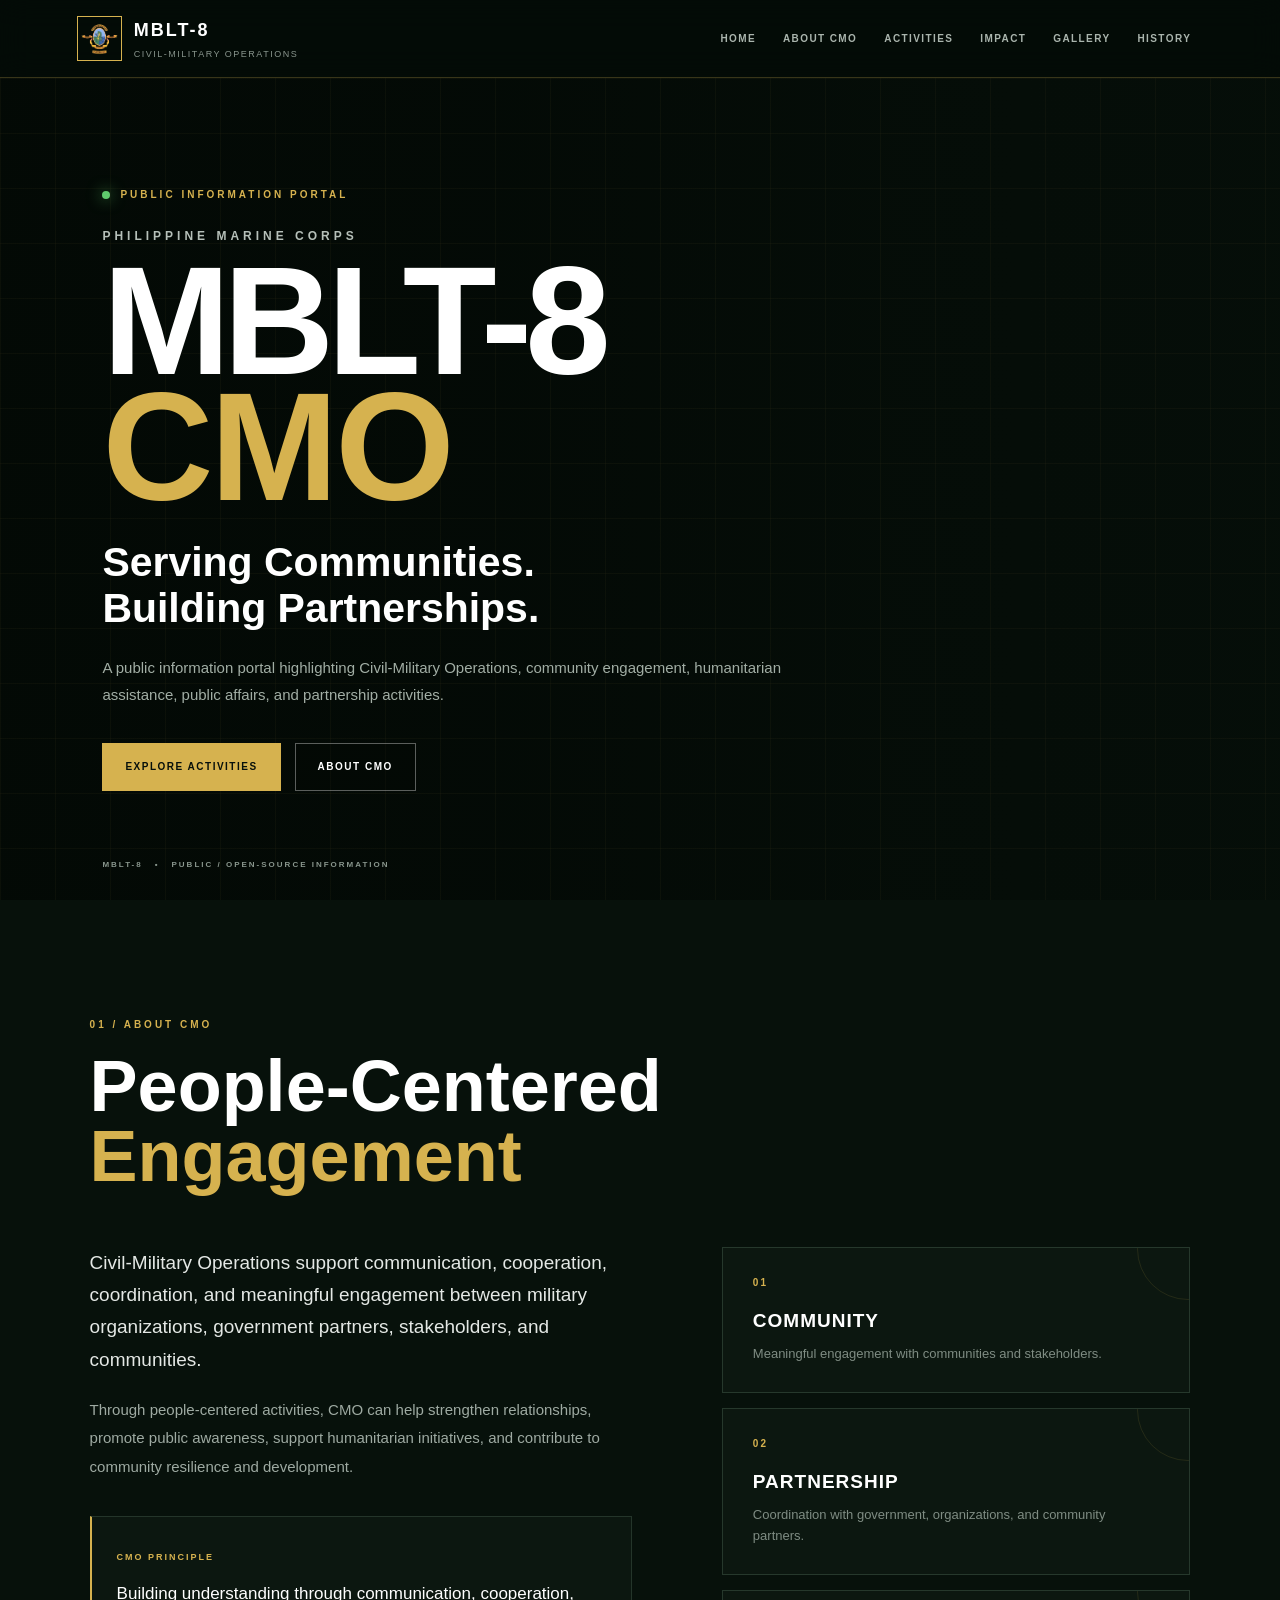
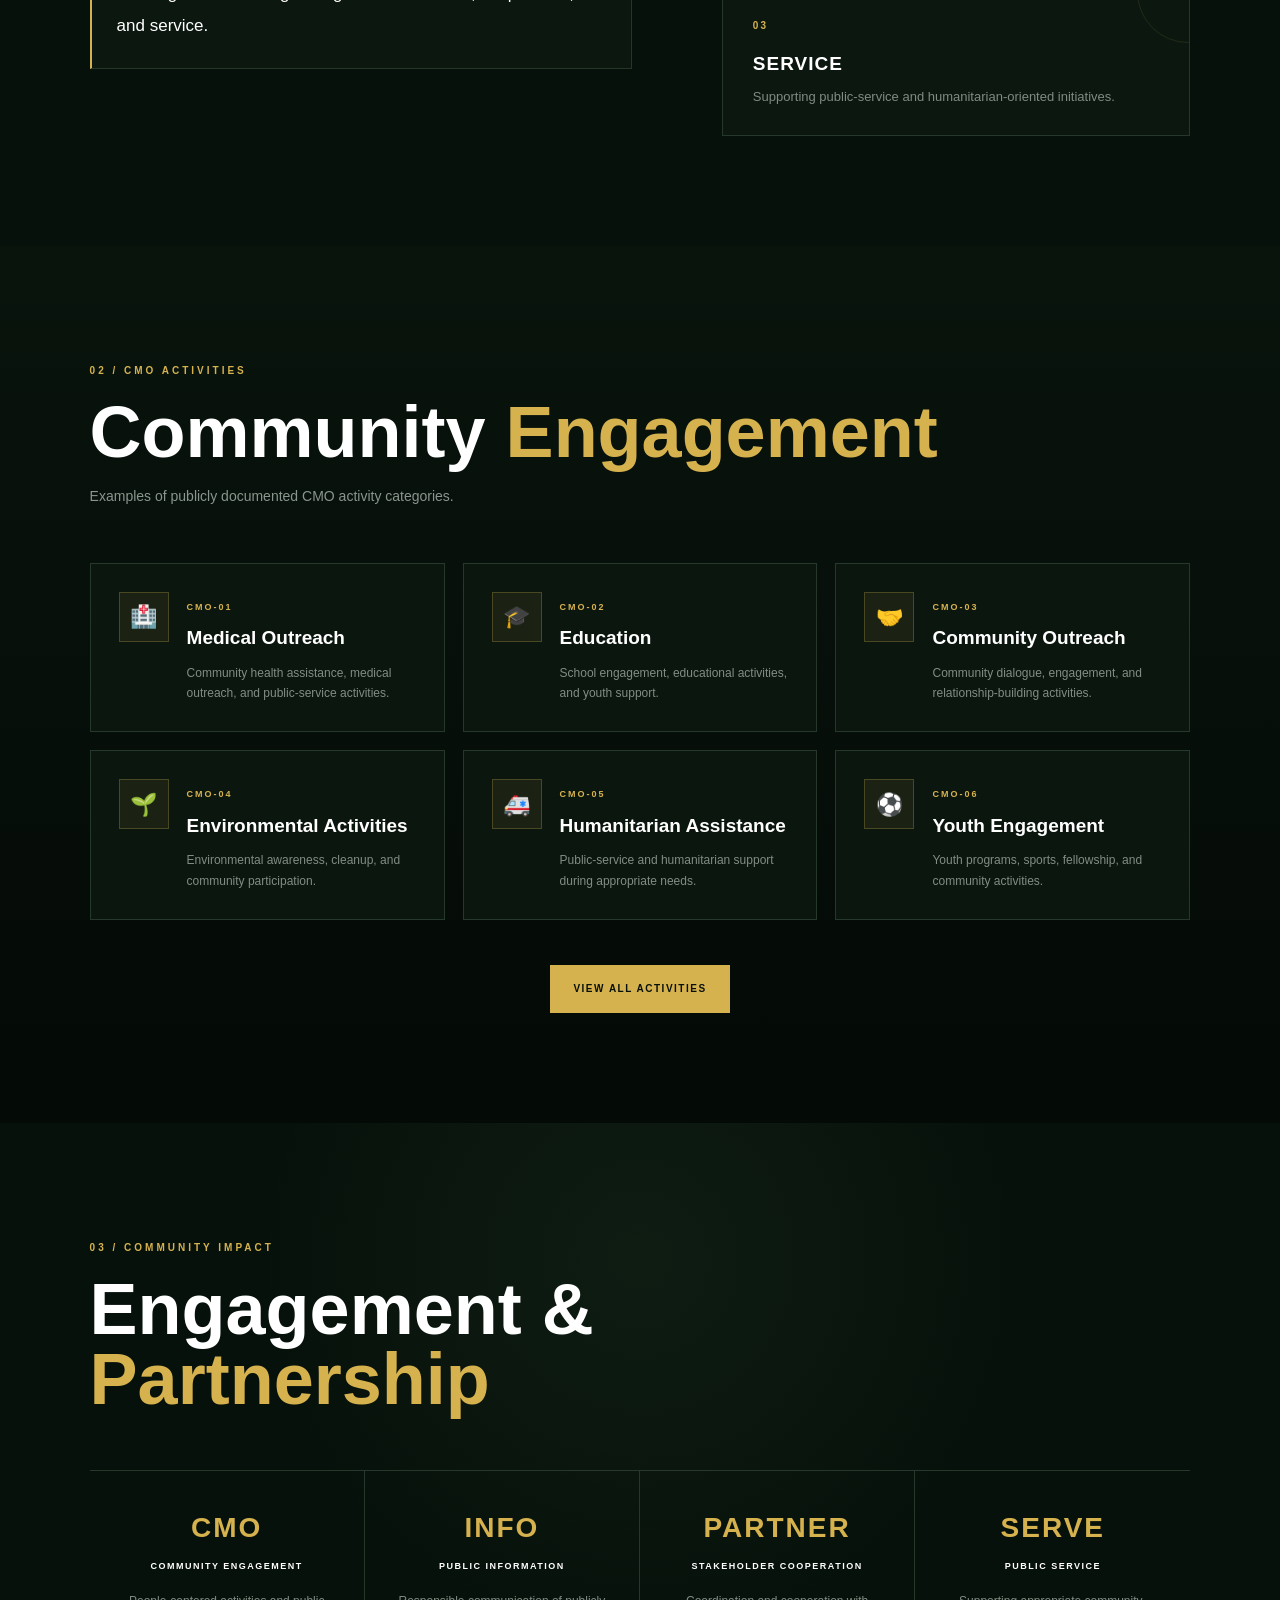
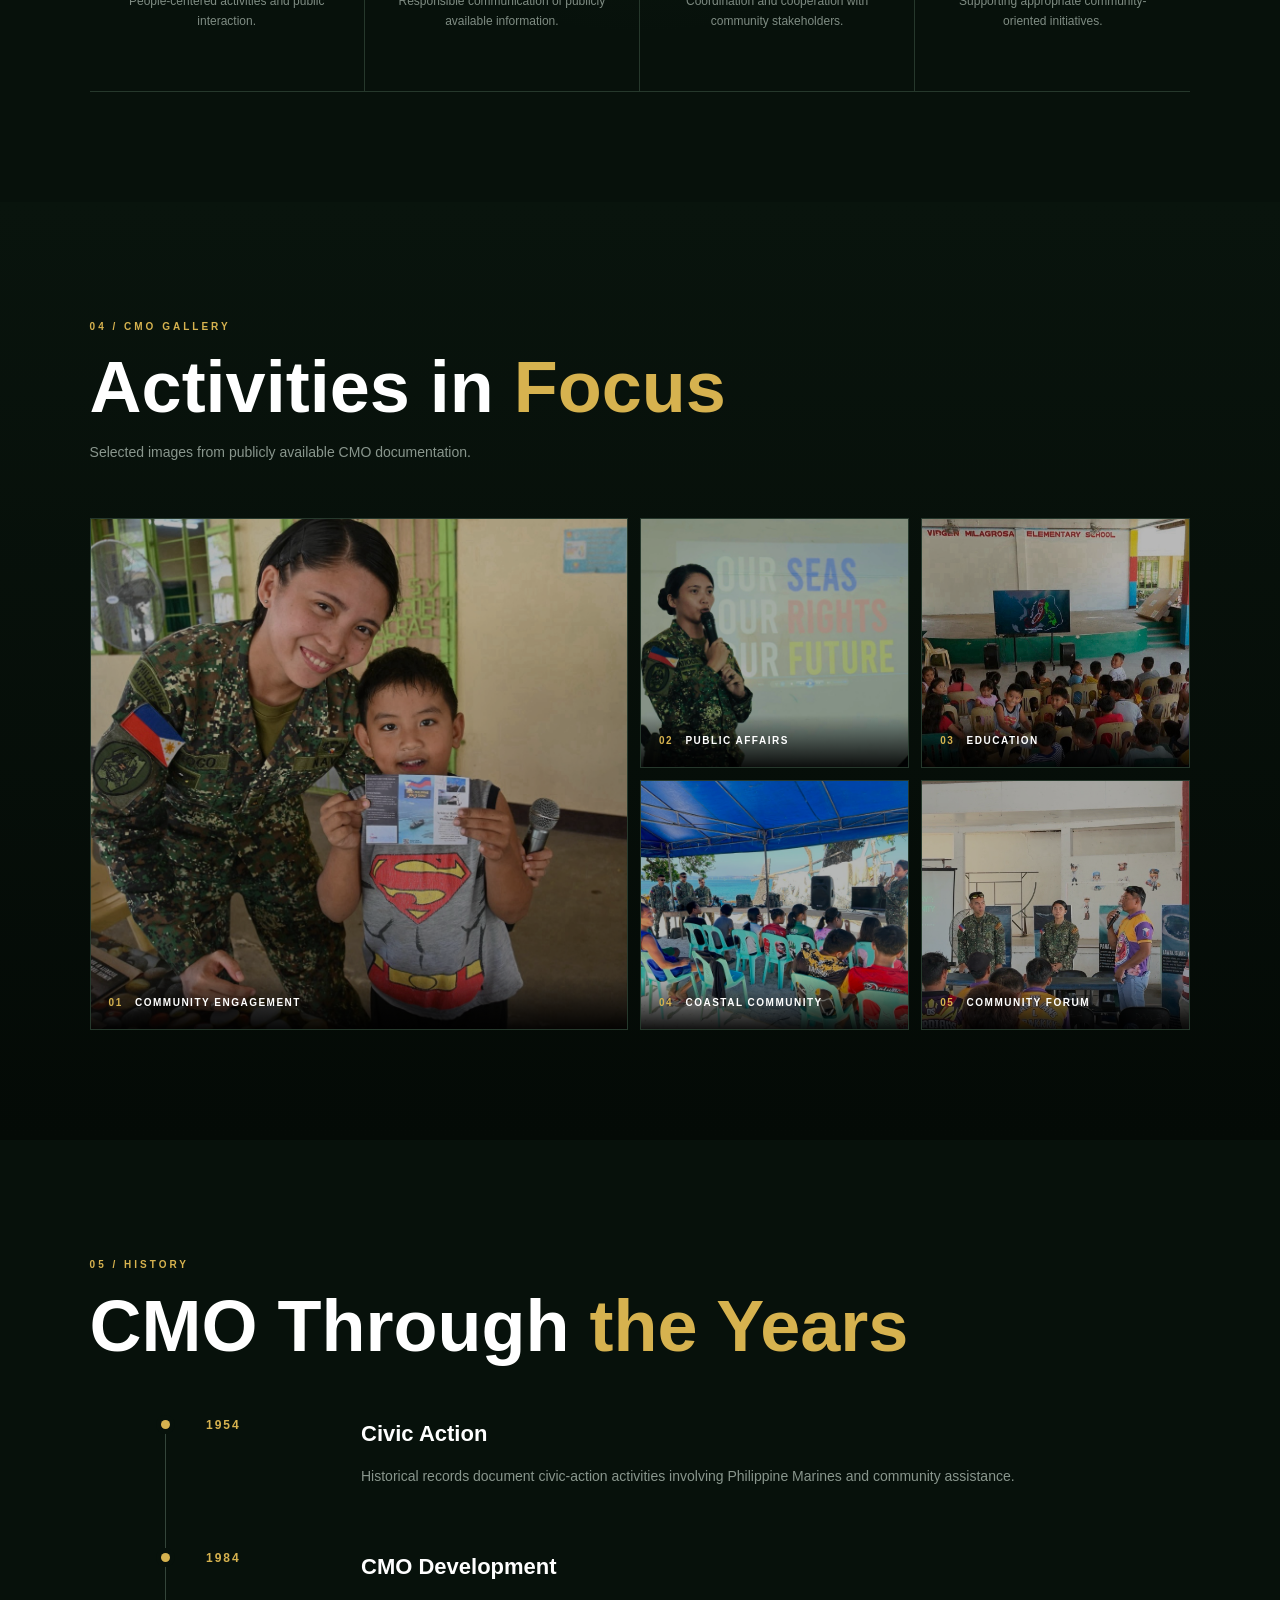
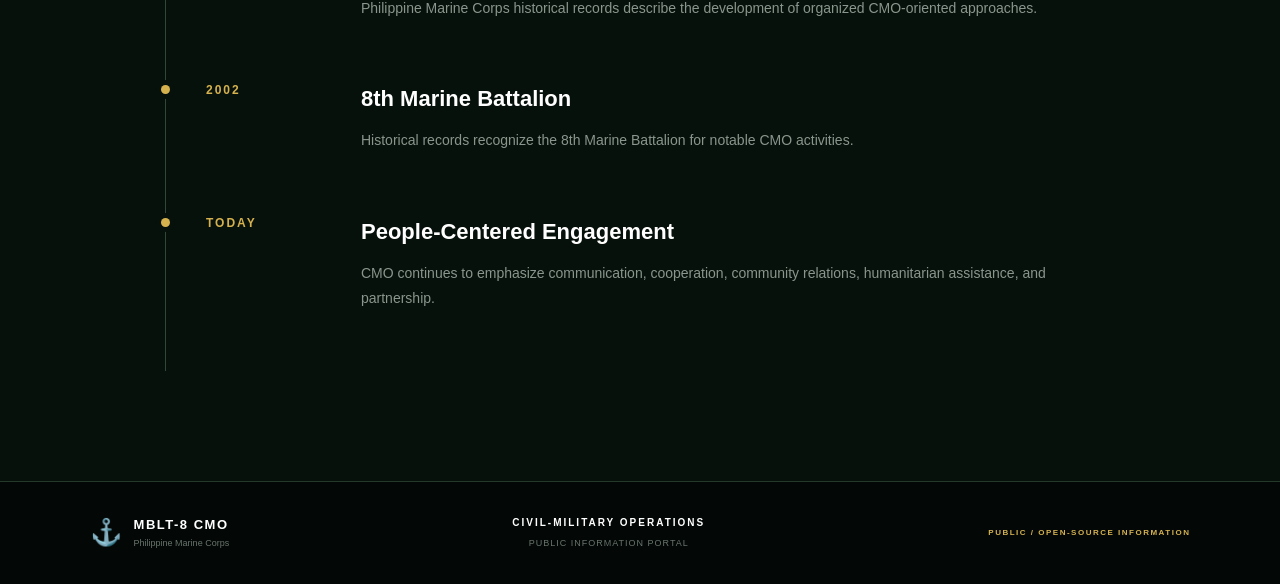
==== commit fca1e7fb: "commit 1" ====
--- a/index.html
+++ b/index.html
@@ -20,7 +20,9 @@
 
     <div class="brand">
 
-        <div class="brand-icon">⚓</div>
+        <div class="brand-icon">
+    <img src="image/LOGO.png" alt="MBLT-8 Logo">
+</div>
 
         <div>
             <strong>MBLT-8</strong>
